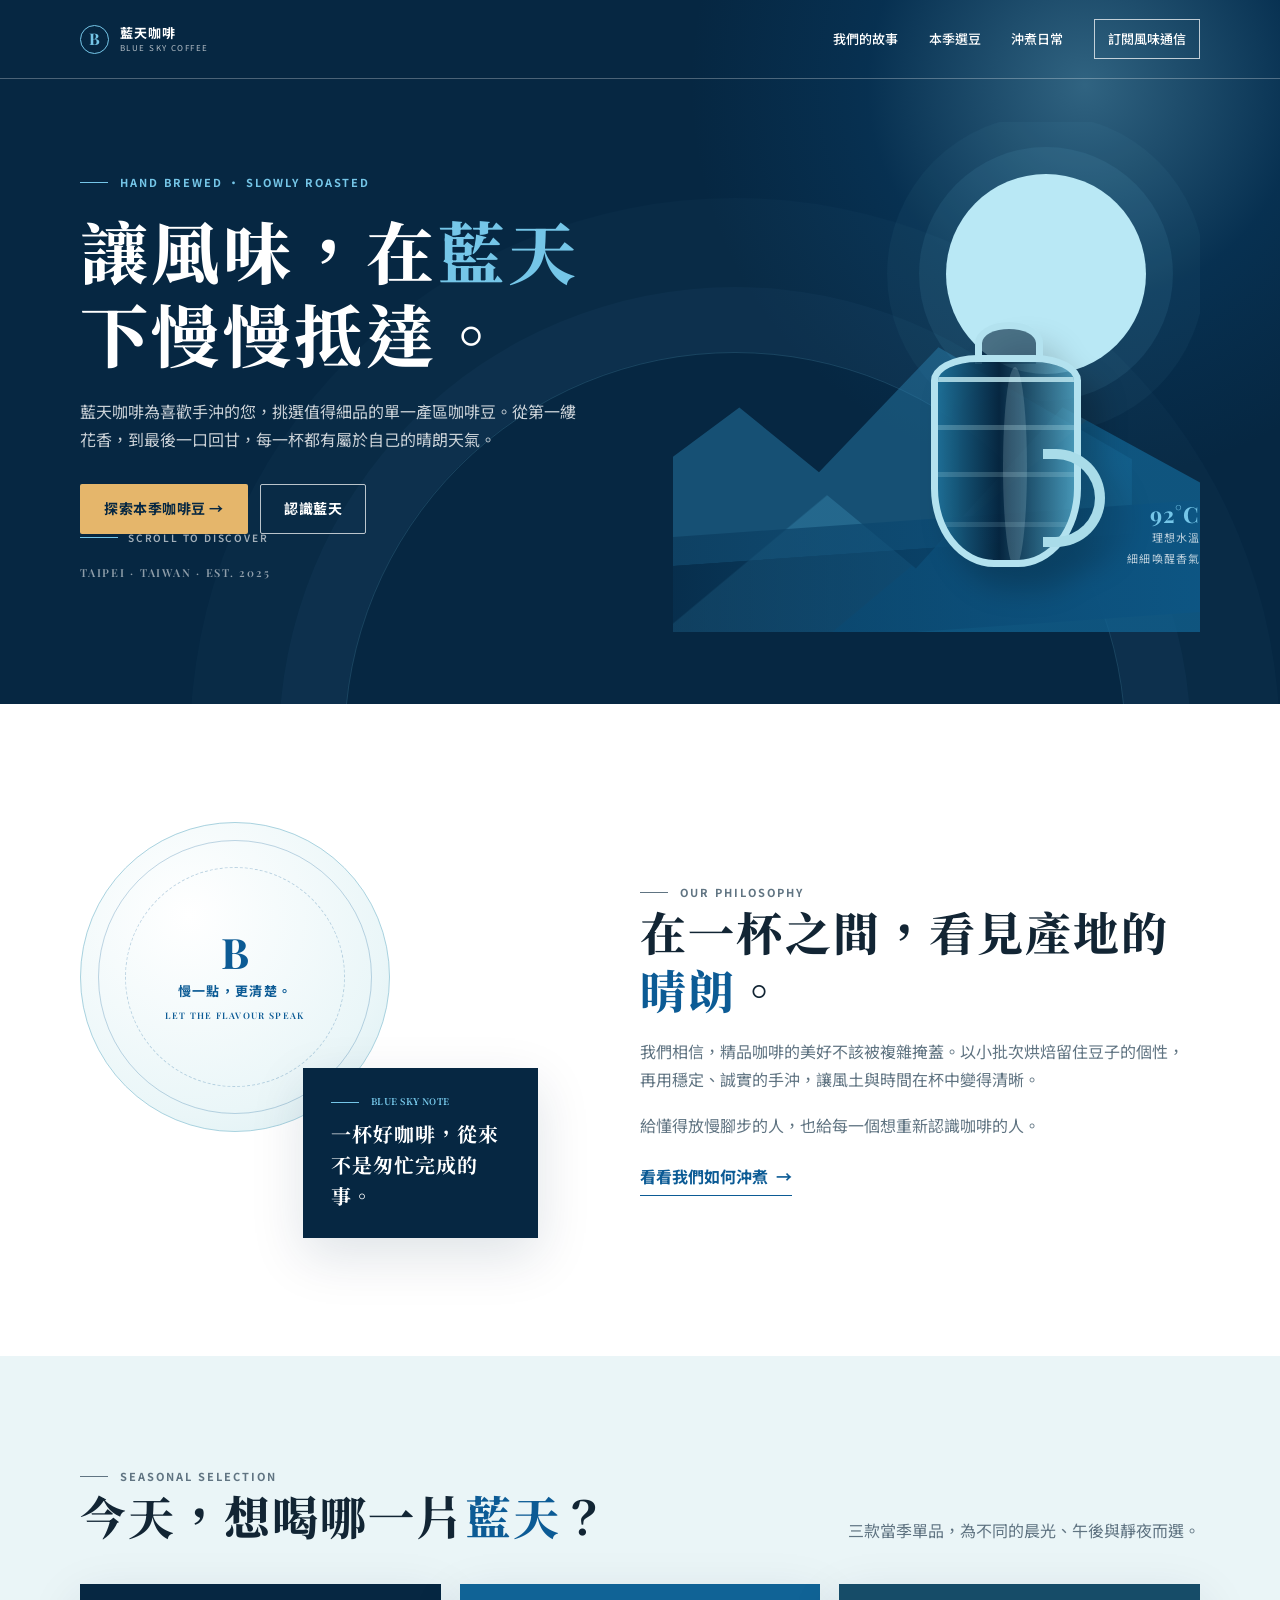
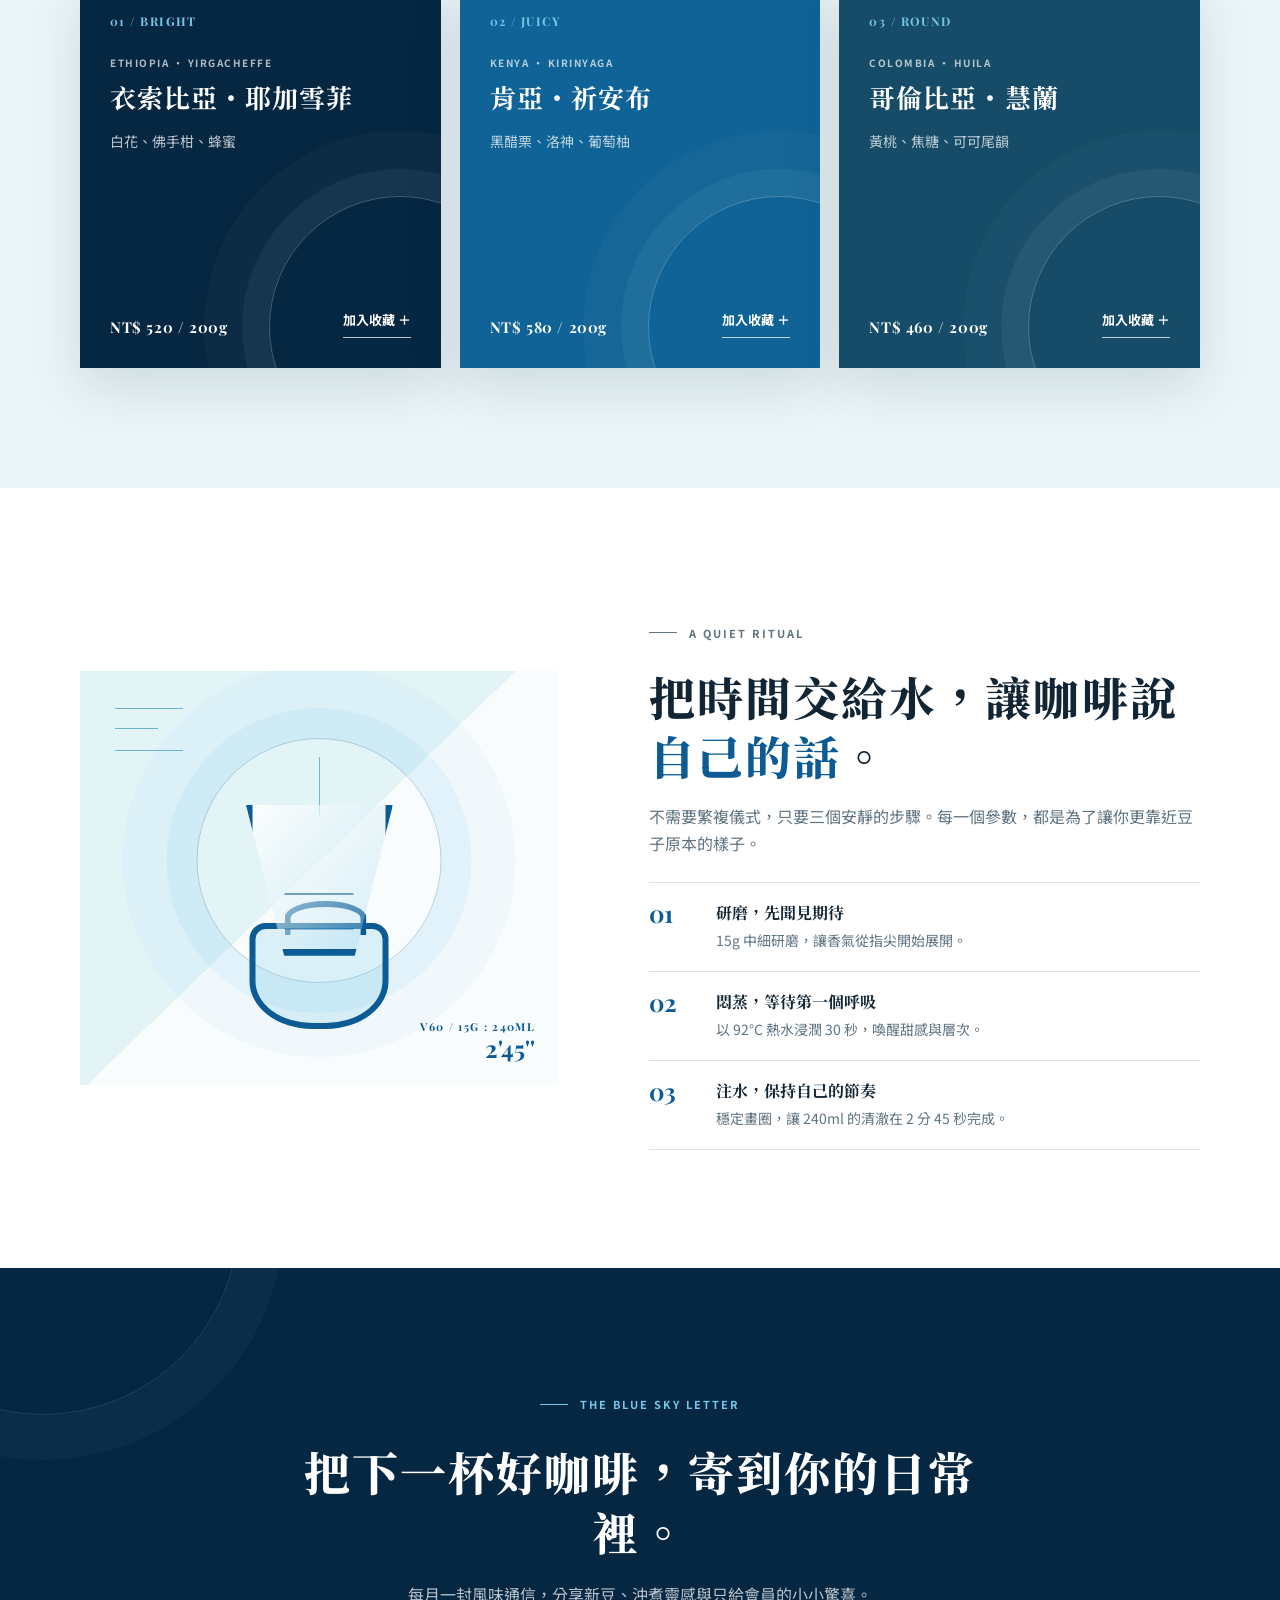
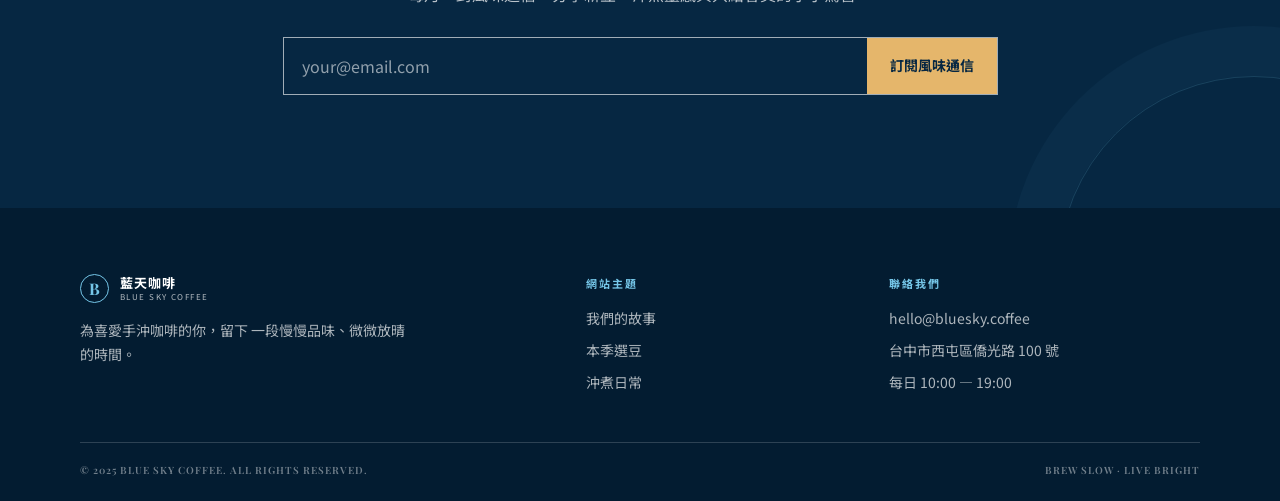
==== onepage/index.html @ 38e3b536 "Initial commit" ====
<!doctype html>
<html lang="zh-Hant">
<head>
  <meta charset="UTF-8">
  <meta name="viewport" content="width=device-width, initial-scale=1.0">
  <meta name="description" content="藍天咖啡，為手沖咖啡愛好者挑選當季精品咖啡豆，讓每一杯都清澈、明亮、值得細品。">
  <title>藍天咖啡｜讓風味，慢慢抵達</title>
  <link rel="preconnect" href="https://fonts.googleapis.com">
  <link rel="preconnect" href="https://fonts.gstatic.com" crossorigin>
  <link href="https://fonts.googleapis.com/css2?family=Noto+Sans+TC:wght@400;500;600;700&family=Noto+Serif+TC:wght@600;700;800;900&family=Playfair+Display:wght@600;700&display=swap" rel="stylesheet">
  <style>
    :root {
      --navy: #062742;
      --blue: #0c5b95;
      --sky: #75c6e8;
      --mist: #eaf5f7;
      --cream: #fbfaf6;
      --ink: #122534;
      --muted: #607482;
      --line: #d7e4e8;
      --sand: #e5b66b;
      --shadow: 0 18px 50px rgba(6, 39, 66, .13);
    }

    * { box-sizing: border-box; }
    html { scroll-behavior: smooth; }
    body {
      margin: 0;
      color: var(--ink);
      background: var(--cream);
      font: 16px/1.7 "Noto Sans TC", sans-serif;
      -webkit-font-smoothing: antialiased;
    }
    a { color: inherit; text-decoration: none; }
    button, input { font: inherit; }
    button { cursor: pointer; }
    .wrap { width: min(1120px, calc(100% - 48px)); margin: 0 auto; }
    .eyebrow {
      display: flex;
      align-items: center;
      gap: 12px;
      margin: 0 0 18px;
      color: var(--blue);
      font-size: 11px;
      font-weight: 700;
      letter-spacing: .18em;
    }
    .eyebrow::before { width: 28px; height: 1px; background: currentColor; content: ""; }
    .section-title {
      margin: 0;
      font: 800 clamp(30px, 4vw, 46px)/1.28 "Noto Serif TC", serif;
      letter-spacing: .045em;
    }
    .text-blue { color: var(--blue); }
    .button, .outline-link {
      display: inline-flex;
      min-height: 50px;
      align-items: center;
      justify-content: center;
      padding: 10px 23px;
      border: 1px solid transparent;
      border-radius: 2px;
      font-size: 14px;
      font-weight: 700;
      letter-spacing: .04em;
      transition: transform .25s ease, background-color .25s ease, color .25s ease, border-color .25s ease;
    }
    .button:hover, .outline-link:hover { transform: translateY(-2px); }
    .button--sand { color: var(--navy); background: var(--sand); }
    .button--sand:hover { background: #f1cb8b; }
    .button--dark { color: var(--navy); background: #fff; }
    .outline-link { border-color: rgba(255,255,255,.72); color: #fff; }
    .outline-link:hover { color: var(--navy); background: #fff; }
    :focus-visible { outline: 3px solid var(--sky); outline-offset: 4px; }

    /* Header & hero */
    .site-header { position: absolute; z-index: 20; top: 0; left: 0; width: 100%; border-bottom: 1px solid rgba(255,255,255,.28); }
    .nav { min-height: 78px; display: flex; align-items: center; justify-content: space-between; gap: 20px; }
    .brand { display: inline-flex; align-items: center; gap: 11px; color: #fff; }
    .brand-mark { width: 29px; height: 29px; display: grid; place-items: center; border: 1px solid var(--sky); border-radius: 50%; color: var(--sky); font: 700 16px/1 "Playfair Display", serif; }
    .brand-copy { display: grid; line-height: 1.05; }
    .brand-copy strong { font-size: 13px; letter-spacing: .08em; }
    .brand-copy small { margin-top: 4px; font-size: 8px; letter-spacing: .18em; opacity: .7; }
    .nav-links { display: flex; align-items: center; gap: clamp(16px, 2.4vw, 31px); }
    .nav-links a { position: relative; color: #fff; font-size: 13px; font-weight: 500; white-space: nowrap; }
    .nav-links a:not(.nav-cta)::after { position: absolute; right: 0; bottom: -5px; left: auto; width: 0; height: 1px; background: var(--sky); content: ""; transition: width .25s ease; }
    .nav-links a:not(.nav-cta):hover::after { right: auto; left: 0; width: 100%; }
    .nav-links .nav-cta { padding: 8px 13px; border: 1px solid rgba(255,255,255,.72); }
    .nav-links .nav-cta:hover { color: var(--navy); background: #fff; }
    .menu-toggle { display: none; width: 42px; height: 42px; border: 1px solid rgba(255,255,255,.7); color: #fff; background: transparent; font-size: 23px; line-height: 1; }

    .hero { position: relative; min-height: 704px; overflow: hidden; color: #fff; background: var(--navy); isolation: isolate; }
    .hero::before { position: absolute; z-index: -2; top: -320px; right: -210px; width: 810px; height: 810px; border-radius: 50%; background: radial-gradient(circle, rgba(117,198,232,.38), rgba(12,91,149,.18) 38%, transparent 69%); content: ""; }
    .hero::after { position: absolute; z-index: -1; right: 12%; bottom: -430px; width: 780px; height: 780px; border: 1px solid rgba(117,198,232,.18); border-radius: 50%; box-shadow: 0 0 0 65px rgba(117,198,232,.035), 0 0 0 154px rgba(117,198,232,.025); content: ""; }
    .hero-grid { min-height: 704px; display: grid; grid-template-columns: 1.02fr .98fr; gap: 45px; align-items: center; padding: 122px 0 72px; }
    .hero-copy { position: relative; z-index: 2; }
    .hero .eyebrow { color: var(--sky); }
    .hero h1 { max-width: 650px; margin: 0 0 23px; font: 800 clamp(42px, 5.5vw, 68px)/1.22 "Noto Serif TC", serif; letter-spacing: .05em; }
    .hero h1 span { color: var(--sky); }
    .hero-lede { max-width: 500px; margin: 0; color: rgba(255,255,255,.79); font-size: 16px; }
    .hero-actions { display: flex; flex-wrap: wrap; gap: 12px; margin-top: 31px; }
    .hero-note { margin: 31px 0 0; color: rgba(255,255,255,.55); font: 600 11px/1.5 "Playfair Display", serif; letter-spacing: .16em; }
    .scroll-cue { position: absolute; bottom: 35px; left: 0; display: flex; align-items: center; gap: 10px; color: rgba(255,255,255,.63); font-size: 10px; font-weight: 600; letter-spacing: .18em; }
    .scroll-cue::before { width: 38px; height: 1px; background: var(--sky); content: ""; }

    .hero-art { position: relative; align-self: stretch; min-height: 470px; overflow: hidden; }
    .hero-art .sun { position: absolute; top: 52px; right: 54px; width: clamp(138px, 18vw, 200px); aspect-ratio: 1; border-radius: 50%; background: #b9e8f5; box-shadow: 0 0 0 27px rgba(117,198,232,.09), 0 0 0 59px rgba(117,198,232,.045); }
    .mountain { position: absolute; right: -11%; bottom: 6px; width: 116%; height: 260px; transform: skewY(-9deg); transform-origin: right bottom; background: linear-gradient(146deg, transparent 0 27%, rgba(61,145,184,.36) 27.3% 48%, rgba(17,97,143,.77) 48.3%); clip-path: polygon(0 62%, 28% 20%, 44% 57%, 68% 4%, 100% 57%, 100% 100%, 0 100%); }
    .mountain--back { right: 13%; bottom: 98px; width: 108%; height: 220px; opacity: .46; transform: skewY(-4deg); background: #2a81ae; clip-path: polygon(0 84%, 31% 30%, 45% 62%, 66% 9%, 100% 66%, 100% 100%, 0 100%); }
    .horizon { position: absolute; right: -4%; bottom: 0; width: 116%; height: 112px; background: linear-gradient(90deg, rgba(7,45,75,.5), #0d5684); transform: skewY(-4deg); }
    .coffee-vessel { position: absolute; z-index: 4; right: 18%; bottom: 36px; width: 192px; height: 274px; filter: drop-shadow(18px 22px 14px rgba(0,0,0,.22)); }
    .vessel-neck { position: absolute; top: 0; left: 62px; width: 68px; height: 42px; border: 7px solid #b3e2ef; border-bottom: 0; border-radius: 50% 50% 0 0; background: rgba(6,39,66,.62); }
    .vessel-body { position: absolute; top: 33px; left: 18px; width: 150px; height: 212px; border: 7px solid #b3e2ef; border-radius: 31% 31% 42% 42% / 12% 12% 37% 37%; background: linear-gradient(90deg, rgba(30,112,151,.9), rgba(5,35,60,.9) 45%, rgba(83,167,198,.8)); overflow: hidden; }
    .vessel-body::before { position: absolute; top: 15px; left: 0; width: 100%; height: 5px; background: rgba(197,237,244,.8); box-shadow: 0 48px rgba(197,237,244,.25), 0 95px rgba(197,237,244,.18), 0 145px rgba(197,237,244,.13); content: ""; }
    .vessel-body::after { position: absolute; top: 5px; left: 48%; width: 24px; height: 200px; border-radius: 50%; background: rgba(218,247,251,.17); content: ""; }
    .vessel-handle { position: absolute; right: 0; bottom: 49px; width: 62px; height: 98px; border: 10px solid #a9dce9; border-left: 0; border-radius: 0 53px 53px 0; }
    .art-label { position: absolute; z-index: 5; right: 0; bottom: 64px; display: grid; gap: 3px; color: rgba(255,255,255,.73); font-size: 11px; letter-spacing: .1em; text-align: right; }
    .art-label strong { color: var(--sky); font: 700 22px/1 "Playfair Display", serif; }

    /* Story */
    .story { padding: 118px 0; background: #fff; }
    .story-grid { display: grid; grid-template-columns: .9fr 1.1fr; gap: clamp(45px, 8vw, 105px); align-items: center; }
    .story-visual { position: relative; min-height: 416px; }
    .seal { position: absolute; top: 0; left: 0; width: 310px; height: 310px; display: grid; place-items: center; border: 1px solid #a8d2df; border-radius: 50%; color: var(--blue); background: radial-gradient(circle at 35% 30%, #fff 0, #eaf6f8 68%, #d9edf1 100%); }
    .seal::before, .seal::after { position: absolute; border: 1px solid rgba(12,91,149,.25); border-radius: 50%; content: ""; }
    .seal::before { inset: 17px; }
    .seal::after { inset: 44px; border-style: dashed; }
    .seal-inner { position: relative; z-index: 1; display: grid; gap: 7px; text-align: center; }
    .seal-inner b { font: 700 42px/1 "Playfair Display", serif; }
    .seal-inner span { font-size: 13px; font-weight: 700; letter-spacing: .1em; }
    .seal-inner small { font: 600 9px/1.5 "Playfair Display", serif; letter-spacing: .15em; }
    .blue-note { position: absolute; right: 0; bottom: 0; width: 235px; padding: 27px 28px; color: #fff; background: var(--navy); box-shadow: var(--shadow); }
    .blue-note .eyebrow { margin-bottom: 9px; color: var(--sky); font-size: 9px; }
    .blue-note p { margin: 0; font: 700 20px/1.55 "Noto Serif TC", serif; letter-spacing: .05em; }
    .story-copy p { margin: 19px 0 0; color: var(--muted); }
    .inline-link { display: inline-flex; align-items: center; gap: 8px; margin-top: 24px; padding-bottom: 5px; border-bottom: 1px solid var(--blue); color: var(--blue); font-weight: 700; }
    .inline-link:hover { color: var(--navy); }

    /* Coffee collection */
    .coffee { padding: 111px 0 120px; background: var(--mist); }
    .section-heading { display: flex; align-items: end; justify-content: space-between; gap: 40px; margin-bottom: 39px; }
    .section-heading p { max-width: 370px; margin: 0; color: var(--muted); }
    .coffee-grid { display: grid; grid-template-columns: repeat(3, 1fr); gap: 19px; }
    .coffee-card { position: relative; min-height: 384px; display: flex; flex-direction: column; overflow: hidden; padding: 30px; color: #fff; background: var(--navy); box-shadow: var(--shadow); }
    .coffee-card:nth-child(2) { background: #106396; }
    .coffee-card:nth-child(3) { background: #164c68; }
    .coffee-card::after { position: absolute; right: -90px; bottom: -90px; width: 260px; height: 260px; border: 1px solid rgba(255,255,255,.24); border-radius: 50%; box-shadow: 0 0 0 27px rgba(255,255,255,.045), 0 0 0 65px rgba(255,255,255,.025); content: ""; }
    .card-top, .coffee-card h3, .flavour, .card-footer { position: relative; z-index: 1; }
    .card-top { color: var(--sky); font: 700 12px/1.3 "Playfair Display", serif; letter-spacing: .12em; }
    .origin { margin: 25px 0 8px; color: rgba(255,255,255,.69); font-size: 10px; font-weight: 700; letter-spacing: .15em; }
    .coffee-card h3 { margin: 0; font: 700 26px/1.38 "Noto Serif TC", serif; letter-spacing: .04em; }
    .flavour { margin: 15px 0 0; color: rgba(255,255,255,.73); font-size: 14px; }
    .card-footer { display: flex; align-items: end; justify-content: space-between; gap: 14px; margin-top: auto; }
    .price { font: 700 15px/1.3 "Playfair Display", serif; letter-spacing: .04em; }
    .save-coffee { padding: 0 0 5px; border: 0; border-bottom: 1px solid rgba(255,255,255,.72); color: #fff; background: transparent; font-size: 13px; font-weight: 700; white-space: nowrap; transition: color .2s, border-color .2s; }
    .save-coffee:hover { border-color: var(--sand); color: var(--sand); }

    /* Brew */
    .brew { padding: 118px 0; background: #fff; }
    .brew-grid { display: grid; grid-template-columns: .93fr 1.07fr; gap: clamp(42px, 8vw, 90px); align-items: center; }
    .brew-art { position: relative; height: 414px; overflow: hidden; background: linear-gradient(136deg, #e3f4f7 0 48%, #f8fcfc 48% 100%); }
    .brew-art::before { position: absolute; top: 37px; left: 35px; width: 68px; height: 41px; border-top: 1px solid #6cb4ce; border-bottom: 1px solid #6cb4ce; content: ""; }
    .brew-art::after { position: absolute; top: 57px; left: 35px; width: 43px; border-top: 1px solid #6cb4ce; content: ""; }
    .water-rings { position: absolute; top: 67px; left: 50%; width: 245px; height: 245px; border: 1px solid rgba(12,91,149,.27); border-radius: 50%; transform: translateX(-50%); box-shadow: 0 0 0 30px rgba(117,198,232,.12), 0 0 0 74px rgba(117,198,232,.065); }
    .water-rings::before { position: absolute; top: 18px; left: 50%; width: 1px; height: 58px; background: #6bb8d1; content: ""; transform: translateX(-50%); }
    .dripper { position: absolute; z-index: 2; top: 134px; left: 50%; width: 147px; height: 151px; border: 7px solid var(--blue); border-top: 0; background: linear-gradient(130deg, rgba(255,255,255,.85), rgba(117,198,232,.25)); clip-path: polygon(0 0, 100% 0, 74% 100%, 26% 100%); transform: translateX(-50%); }
    .dripper::after { position: absolute; right: 32px; bottom: 19px; left: 32px; height: 33px; border-top: 2px solid rgba(12,91,149,.55); border-bottom: 2px solid rgba(12,91,149,.35); content: ""; }
    .carafe { position: absolute; z-index: 1; bottom: 56px; left: 50%; width: 139px; height: 106px; border: 6px solid var(--blue); border-radius: 16px 16px 45% 45%; background: rgba(117,198,232,.23); transform: translateX(-50%); }
    .carafe::before { position: absolute; top: -28px; left: 29px; width: 70px; height: 28px; border: 6px solid var(--blue); border-bottom: 0; border-radius: 50% 50% 0 0; content: ""; }
    .brew-caption { position: absolute; right: 24px; bottom: 19px; color: var(--blue); text-align: right; }
    .brew-caption span { display: block; font: 700 11px/1.5 "Playfair Display", serif; letter-spacing: .12em; }
    .brew-caption strong { font: 700 24px/1.1 "Playfair Display", serif; }
    .brew-copy > p { margin: 18px 0 25px; color: var(--muted); }
    .brew-steps { border-top: 1px solid var(--line); }
    .brew-step { display: grid; grid-template-columns: 52px 1fr; gap: 15px; padding: 18px 0; border-bottom: 1px solid var(--line); }
    .step-number { color: var(--blue); font: 700 24px/1 "Playfair Display", serif; }
    .brew-step h3 { margin: 0; font: 700 16px/1.5 "Noto Serif TC", serif; }
    .brew-step p { margin: 4px 0 0; color: var(--muted); font-size: 14px; }

    /* Subscribe and footer */
    .visit { position: relative; overflow: hidden; padding: 108px 0 113px; color: #fff; text-align: center; background: var(--navy); }
    .visit::before, .visit::after { position: absolute; width: 390px; height: 390px; border: 1px solid rgba(117,198,232,.17); border-radius: 50%; content: ""; }
    .visit::before { top: -245px; left: -153px; box-shadow: 0 0 0 45px rgba(117,198,232,.035); }
    .visit::after { right: -170px; bottom: -260px; box-shadow: 0 0 0 50px rgba(117,198,232,.035); }
    .visit .wrap { position: relative; z-index: 1; max-width: 715px; }
    .visit .eyebrow { justify-content: center; color: var(--sky); }
    .visit h2 { margin: 0; font: 800 clamp(30px, 4vw, 46px)/1.3 "Noto Serif TC", serif; letter-spacing: .045em; }
    .visit p { max-width: 510px; margin: 19px auto 29px; color: rgba(255,255,255,.72); }
    .subscribe-form { display: flex; min-height: 58px; border: 1px solid rgba(255,255,255,.62); }
    .subscribe-form input { min-width: 0; flex: 1; padding: 0 18px; border: 0; color: #fff; outline: none; background: transparent; }
    .subscribe-form input::placeholder { color: rgba(255,255,255,.56); }
    .subscribe-form button { padding: 0 23px; border: 0; color: var(--navy); background: var(--sand); font-size: 14px; font-weight: 700; white-space: nowrap; transition: background .2s; }
    .subscribe-form button:hover { background: #f1cb8b; }
    .site-footer { padding: 66px 0 23px; color: rgba(255,255,255,.68); background: #031c31; }
    .footer-grid { display: grid; grid-template-columns: 1.45fr .8fr 1fr; gap: 55px; padding-bottom: 48px; }
    .footer-brand .brand { margin-bottom: 16px; }
    .footer-brand p { max-width: 330px; margin: 0; font-size: 14px; }
    .footer-title { margin: 0 0 14px; color: var(--sky); font-size: 11px; font-weight: 700; letter-spacing: .18em; }
    .footer-links { display: grid; gap: 8px; font-size: 14px; }
    .footer-links a:hover { color: var(--sky); }
    .footer-links address { font-style: normal; }
    .footer-bottom { display: flex; justify-content: space-between; gap: 20px; padding-top: 20px; border-top: 1px solid rgba(255,255,255,.17); color: rgba(255,255,255,.44); font: 600 10px/1.5 "Playfair Display", serif; letter-spacing: .1em; }

    .toast { position: fixed; z-index: 50; right: 22px; bottom: 22px; max-width: min(370px, calc(100vw - 44px)); padding: 14px 18px; border-left: 3px solid var(--sand); color: #fff; background: var(--navy); box-shadow: var(--shadow); font-size: 14px; opacity: 0; pointer-events: none; transform: translateY(12px); transition: opacity .25s ease, transform .25s ease; }
    .toast.show { opacity: 1; transform: translateY(0); }
    .reveal { opacity: 0; transform: translateY(18px); transition: opacity .65s ease, transform .65s ease; }
    .reveal.visible { opacity: 1; transform: translateY(0); }

    @media (max-width: 820px) {
      .menu-toggle { display: grid; place-items: center; }
      .nav { position: relative; }
      .nav-links { position: absolute; top: 78px; right: -24px; left: -24px; max-height: 0; display: grid; gap: 0; overflow: hidden; background: #05233c; transition: max-height .35s ease; }
      .nav-links.open { max-height: 300px; border-top: 1px solid rgba(255,255,255,.16); }
      .nav-links a { display: block; padding: 13px 24px; }
      .nav-links .nav-cta { margin: 5px 24px 15px; padding: 10px 13px; text-align: center; }
      .hero { min-height: 710px; }
      .hero-grid { min-height: 710px; grid-template-columns: 1fr; gap: 0; padding: 118px 0 43px; }
      .hero-art { min-height: 276px; margin-top: -9px; }
      .hero-art .sun { top: 19px; right: 20%; width: 130px; }
      .mountain { height: 180px; }
      .mountain--back { bottom: 69px; height: 150px; }
      .coffee-vessel { right: 17%; bottom: -12px; transform: scale(.72); transform-origin: bottom right; }
      .art-label { display: none; }
      .scroll-cue { display: none; }
      .story-grid, .brew-grid { grid-template-columns: 1fr; }
      .story-visual { max-width: 525px; width: 100%; min-height: 400px; }
      .coffee-grid { grid-template-columns: repeat(2, 1fr); }
      .coffee-card:nth-child(3) { grid-column: span 2; }
      .footer-grid { grid-template-columns: 1fr 1fr; }
      .footer-brand { grid-column: 1 / -1; }
    }
    @media (max-width: 560px) {
      .wrap { width: calc(100% - 34px); }
      .nav-links { right: -17px; left: -17px; }
      .hero { min-height: 680px; }
      .hero-grid { min-height: 680px; padding-top: 106px; }
      .hero h1 { font-size: 40px; }
      .hero-lede { font-size: 14px; }
      .hero-actions { gap: 9px; margin-top: 24px; }
      .hero-actions .button, .hero-actions .outline-link { min-height: 46px; padding: 8px 15px; font-size: 13px; }
      .hero-note { margin-top: 21px; }
      .hero-art { min-height: 219px; }
      .hero-art .sun { width: 92px; }
      .coffee-vessel { right: 5%; bottom: -48px; transform: scale(.57); }
      .story, .coffee, .brew { padding: 76px 0; }
      .seal { width: 245px; height: 245px; }
      .seal-inner b { font-size: 35px; }
      .story-visual { min-height: 347px; }
      .blue-note { width: 185px; padding: 20px; }
      .blue-note p { font-size: 16px; }
      .section-heading { display: block; margin-bottom: 28px; }
      .section-heading p { margin-top: 14px; font-size: 14px; }
      .coffee-grid { grid-template-columns: 1fr; }
      .coffee-card, .coffee-card:nth-child(3) { min-height: 330px; grid-column: auto; }
      .coffee-card { padding: 25px; }
      .brew-art { height: 310px; }
      .water-rings { top: 45px; width: 178px; height: 178px; box-shadow: 0 0 0 23px rgba(117,198,232,.12), 0 0 0 53px rgba(117,198,232,.065); }
      .dripper { top: 95px; transform: translateX(-50%) scale(.75); }
      .carafe { bottom: 37px; transform: translateX(-50%) scale(.75); }
      .visit { padding: 76px 0; }
      .subscribe-form { display: grid; gap: 0; border: 0; }
      .subscribe-form input { min-height: 54px; border: 1px solid rgba(255,255,255,.62); }
      .subscribe-form button { min-height: 54px; margin-top: 10px; }
      .footer-grid { grid-template-columns: 1fr; gap: 33px; }
      .footer-brand { grid-column: auto; }
      .footer-bottom { display: grid; gap: 8px; }
    }
    @media (prefers-reduced-motion: reduce) {
      html { scroll-behavior: auto; }
      *, *::before, *::after { transition-duration: .01ms !important; animation-duration: .01ms !important; animation-iteration-count: 1 !important; }
      .reveal { opacity: 1; transform: none; }
    }
  </style>
</head>
<body>
  <header class="site-header" id="top">
    <nav class="nav wrap" aria-label="主要導覽">
      <a class="brand" href="#top" aria-label="回到藍天咖啡首頁">
        <span class="brand-mark" aria-hidden="true">B</span>
        <span class="brand-copy"><strong>藍天咖啡</strong><small>BLUE SKY COFFEE</small></span>
      </a>
      <button class="menu-toggle" type="button" aria-controls="navLinks" aria-expanded="false" aria-label="開啟導覽選單">☰</button>
      <div class="nav-links" id="navLinks">
        <a href="#story">我們的故事</a>
        <a href="#coffee">本季選豆</a>
        <a href="#brew">沖煮日常</a>
        <a class="nav-cta" href="#visit">訂閱風味通信</a>
      </div>
    </nav>
  </header>

  <main>
    <section class="hero" aria-labelledby="heroTitle">
      <div class="wrap hero-grid">
        <div class="hero-copy">
          <p class="eyebrow">HAND BREWED · SLOWLY ROASTED</p>
          <h1 id="heroTitle">讓風味，在<span>藍天</span>下慢慢抵達。</h1>
          <p class="hero-lede">藍天咖啡為喜歡手沖的您，挑選值得細品的單一產區咖啡豆。從第一縷花香，到最後一口回甘，每一杯都有屬於自己的晴朗天氣。</p>
          <div class="hero-actions">
            <a class="button button--sand" href="#coffee">探索本季咖啡豆 →</a>
            <a class="outline-link" href="#story">認識藍天</a>
          </div>
          <p class="hero-note">TAIPEI · TAIWAN · EST. 2025</p>
          <span class="scroll-cue">SCROLL TO DISCOVER</span>
        </div>
        <div class="hero-art" aria-hidden="true">
          <div class="sun"></div>
          <div class="mountain mountain--back"></div>
          <div class="mountain"></div>
          <div class="horizon"></div>
          <div class="coffee-vessel"><div class="vessel-neck"></div><div class="vessel-body"></div><div class="vessel-handle"></div></div>
          <div class="art-label"><strong>92°C</strong><span>理想水溫</span><span>細細喚醒香氣</span></div>
        </div>
      </div>
    </section>

    <section class="story" id="story" aria-labelledby="storyTitle">
      <div class="wrap story-grid">
        <div class="story-visual reveal" aria-hidden="true">
          <div class="seal"><div class="seal-inner"><b>B</b><span>慢一點，更清楚。</span><small>LET THE FLAVOUR SPEAK</small></div></div>
          <aside class="blue-note"><p class="eyebrow">BLUE SKY NOTE</p><p>一杯好咖啡，從來不是匆忙完成的事。</p></aside>
        </div>
        <div class="story-copy reveal">
          <p class="eyebrow">OUR PHILOSOPHY</p>
          <h2 class="section-title" id="storyTitle">在一杯之間，看見產地的<span class="text-blue">晴朗</span>。</h2>
          <p>我們相信，精品咖啡的美好不該被複雜掩蓋。以小批次烘焙留住豆子的個性，再用穩定、誠實的手沖，讓風土與時間在杯中變得清晰。</p>
          <p>給懂得放慢腳步的人，也給每一個想重新認識咖啡的人。</p>
          <a class="inline-link" href="#brew">看看我們如何沖煮 <span aria-hidden="true">→</span></a>
        </div>
      </div>
    </section>

    <section class="coffee" id="coffee" aria-labelledby="coffeeTitle">
      <div class="wrap">
        <div class="section-heading reveal">
          <div><p class="eyebrow">SEASONAL SELECTION</p><h2 class="section-title" id="coffeeTitle">今天，想喝哪一片<span class="text-blue">藍天</span>？</h2></div>
          <p>三款當季單品，為不同的晨光、午後與靜夜而選。</p>
        </div>
        <div class="coffee-grid">
          <article class="coffee-card reveal">
            <div class="card-top">01 / BRIGHT</div><p class="origin">ETHIOPIA · YIRGACHEFFE</p><h3>衣索比亞・耶加雪菲</h3><p class="flavour">白花、佛手柑、蜂蜜</p>
            <div class="card-footer"><span class="price">NT$ 520 / 200g</span><button class="save-coffee" type="button" data-coffee="衣索比亞・耶加雪菲">加入收藏 ＋</button></div>
          </article>
          <article class="coffee-card reveal">
            <div class="card-top">02 / JUICY</div><p class="origin">KENYA · KIRINYAGA</p><h3>肯亞・祈安布</h3><p class="flavour">黑醋栗、洛神、葡萄柚</p>
            <div class="card-footer"><span class="price">NT$ 580 / 200g</span><button class="save-coffee" type="button" data-coffee="肯亞・祈安布">加入收藏 ＋</button></div>
          </article>
          <article class="coffee-card reveal">
            <div class="card-top">03 / ROUND</div><p class="origin">COLOMBIA · HUILA</p><h3>哥倫比亞・慧蘭</h3><p class="flavour">黃桃、焦糖、可可尾韻</p>
            <div class="card-footer"><span class="price">NT$ 460 / 200g</span><button class="save-coffee" type="button" data-coffee="哥倫比亞・慧蘭">加入收藏 ＋</button></div>
          </article>
        </div>
      </div>
    </section>

    <section class="brew" id="brew" aria-labelledby="brewTitle">
      <div class="wrap brew-grid">
        <div class="brew-art reveal" aria-hidden="true"><div class="water-rings"></div><div class="dripper"></div><div class="carafe"></div><div class="brew-caption"><span>V60 / 15G : 240ML</span><strong>2'45''</strong></div></div>
        <div class="brew-copy reveal">
          <p class="eyebrow">A QUIET RITUAL</p>
          <h2 class="section-title" id="brewTitle">把時間交給水，讓咖啡說<span class="text-blue">自己的話</span>。</h2>
          <p>不需要繁複儀式，只要三個安靜的步驟。每一個參數，都是為了讓你更靠近豆子原本的樣子。</p>
          <div class="brew-steps">
            <div class="brew-step"><span class="step-number">01</span><div><h3>研磨，先聞見期待</h3><p>15g 中細研磨，讓香氣從指尖開始展開。</p></div></div>
            <div class="brew-step"><span class="step-number">02</span><div><h3>悶蒸，等待第一個呼吸</h3><p>以 92°C 熱水浸潤 30 秒，喚醒甜感與層次。</p></div></div>
            <div class="brew-step"><span class="step-number">03</span><div><h3>注水，保持自己的節奏</h3><p>穩定畫圈，讓 240ml 的清澈在 2 分 45 秒完成。</p></div></div>
          </div>
        </div>
      </div>
    </section>

    <section class="visit" id="visit" aria-labelledby="visitTitle">
      <div class="wrap reveal">
        <p class="eyebrow">THE BLUE SKY LETTER</p>
        <h2 id="visitTitle">把下一杯好咖啡，寄到你的日常裡。</h2>
        <p>每月一封風味通信，分享新豆、沖煮靈感與只給會員的小小驚喜。</p>
        <form class="subscribe-form" id="subscribeForm">
          <input type="email" aria-label="電子郵件地址" placeholder="your@email.com" required>
          <button type="submit">訂閱風味通信</button>
        </form>
      </div>
    </section>
  </main>

  <footer class="site-footer">
    <div class="wrap footer-grid">
      <div class="footer-brand"><a class="brand" href="#top" aria-label="回到藍天咖啡首頁"><span class="brand-mark" aria-hidden="true">B</span><span class="brand-copy"><strong>藍天咖啡</strong><small>BLUE SKY COFFEE</small></span></a><p>為喜愛手沖咖啡的你，留下 一段慢慢品味、微微放晴的時間。</p></div>
      <div><p class="footer-title">網站主題</p><div class="footer-links"><a href="#story">我們的故事</a><a href="#coffee">本季選豆</a><a href="#brew">沖煮日常</a></div></div>
      <div><p class="footer-title">聯絡我們</p><div class="footer-links"><a href="mailto:hello@bluesky.coffee">hello@bluesky.coffee</a><address>台中市西屯區僑光路 100 號</address><span>每日 10:00 — 19:00</span></div></div>
    </div>
    <div class="wrap footer-bottom"><span>© 2025 BLUE SKY COFFEE. ALL RIGHTS RESERVED.</span><span>BREW SLOW · LIVE BRIGHT</span></div>
  </footer>
  <div class="toast" role="status" aria-live="polite"></div>

  <script>
    (() => {
      const menuButton = document.querySelector('.menu-toggle');
      const navLinks = document.querySelector('.nav-links');
      const toast = document.querySelector('.toast');
      let toastTimer;

      const closeMenu = () => {
        navLinks.classList.remove('open');
        menuButton.setAttribute('aria-expanded', 'false');
        menuButton.setAttribute('aria-label', '開啟導覽選單');
        menuButton.textContent = '☰';
      };
      menuButton.addEventListener('click', () => {
        const opening = !navLinks.classList.contains('open');
        navLinks.classList.toggle('open', opening);
        menuButton.setAttribute('aria-expanded', String(opening));
        menuButton.setAttribute('aria-label', opening ? '關閉導覽選單' : '開啟導覽選單');
        menuButton.textContent = opening ? '×' : '☰';
      });
      navLinks.querySelectorAll('a').forEach(link => link.addEventListener('click', closeMenu));

      const showToast = message => {
        clearTimeout(toastTimer);
        toast.textContent = message;
        toast.classList.add('show');
        toastTimer = setTimeout(() => toast.classList.remove('show'), 2600);
      };
      document.querySelectorAll('[data-coffee]').forEach(button => {
        button.addEventListener('click', () => showToast(`已將「${button.dataset.coffee}」加入你的收藏。`));
      });
      document.querySelector('#subscribeForm').addEventListener('submit', event => {
        event.preventDefault();
        event.currentTarget.reset();
        showToast('謝謝訂閱，下一封晴朗的風味通信即將寄出。');
      });

      const revealItems = document.querySelectorAll('.reveal');
      const reducedMotion = window.matchMedia('(prefers-reduced-motion: reduce)').matches;
      if (!('IntersectionObserver' in window) || reducedMotion) {
        revealItems.forEach(item => item.classList.add('visible'));
      } else {
        const observer = new IntersectionObserver(entries => {
          entries.forEach(entry => {
            if (entry.isIntersecting) {
              entry.target.classList.add('visible');
              observer.unobserve(entry.target);
            }
          });
        }, { threshold: .12 });
        revealItems.forEach(item => observer.observe(item));
      }
    })();
  </script>
</body>
</html>
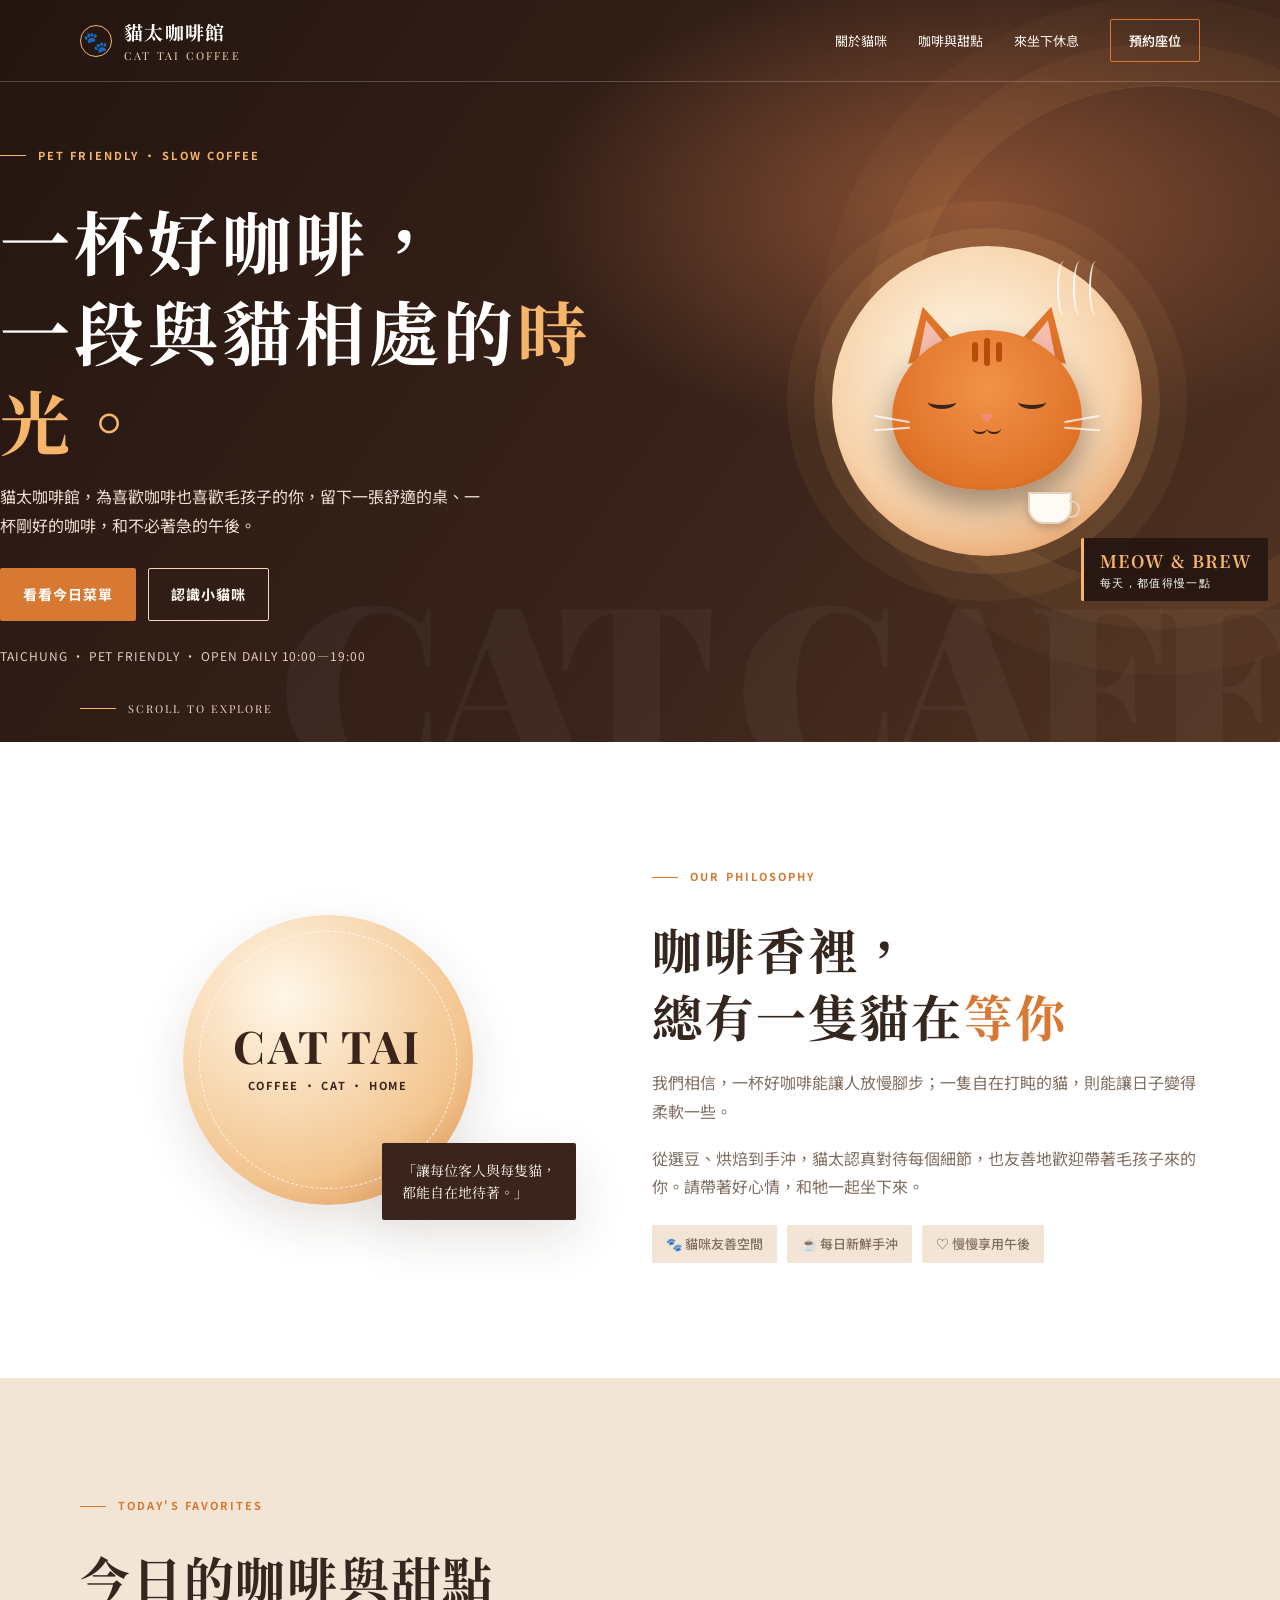
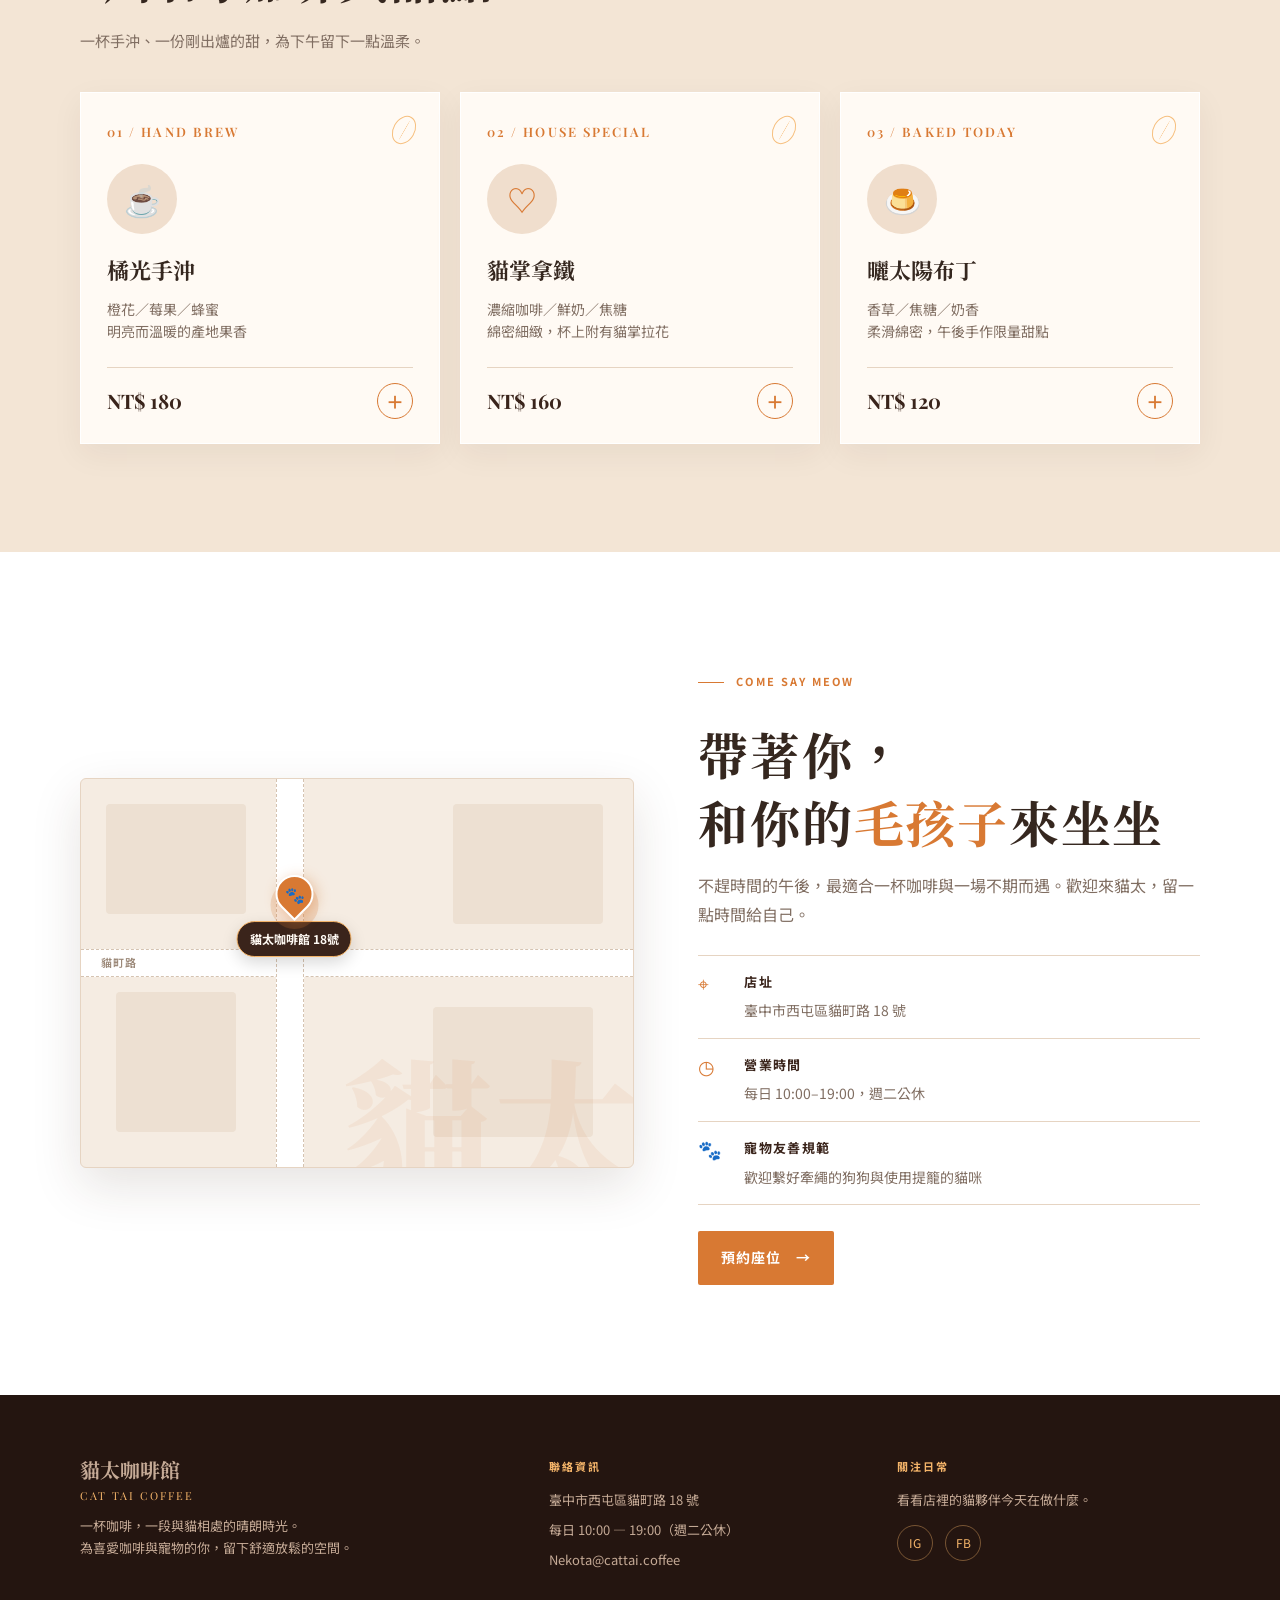
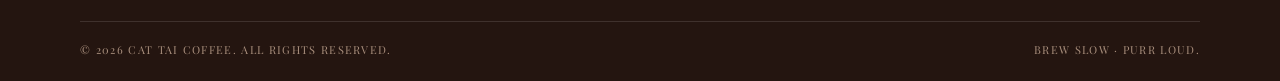
==== commit 5bd32565: "Implement code changes to enhance functionality and improve performance" ====
--- a/onepage/index.html
+++ b/onepage/index.html
@@ -2,449 +2,1751 @@
 <html lang="zh-Hant">
 <head>
   <meta charset="UTF-8">
-  <meta name="viewport" content="width=device-width, initial-scale=1.0">
-  <meta name="description" content="藍天咖啡，為手沖咖啡愛好者挑選當季精品咖啡豆，讓每一杯都清澈、明亮、值得細品。">
-  <title>藍天咖啡｜讓風味，慢慢抵達</title>
+  <meta name="viewport" content="width=device-width, initial-scale=1">
+  <title>貓太咖啡館｜咖啡、貓咪與慢下來的午後</title>
+  <meta name="description" content="貓太咖啡館，為貓咪與咖啡愛好者打造的溫暖寵物友善空間。">
   <link rel="preconnect" href="https://fonts.googleapis.com">
   <link rel="preconnect" href="https://fonts.gstatic.com" crossorigin>
-  <link href="https://fonts.googleapis.com/css2?family=Noto+Sans+TC:wght@400;500;600;700&family=Noto+Serif+TC:wght@600;700;800;900&family=Playfair+Display:wght@600;700&display=swap" rel="stylesheet">
+  <link href="https://fonts.googleapis.com/css2?family=Noto+Sans+TC:wght@400;500;600;700&family=Noto+Serif+TC:wght@500;600;700;800;900&family=Playfair+Display:wght@500;600;700;900&display=swap" rel="stylesheet">
   <style>
     :root {
-      --navy: #062742;
-      --blue: #0c5b95;
-      --sky: #75c6e8;
-      --mist: #eaf5f7;
-      --cream: #fbfaf6;
-      --ink: #122534;
-      --muted: #607482;
-      --line: #d7e4e8;
-      --sand: #e5b66b;
-      --shadow: 0 18px 50px rgba(6, 39, 66, .13);
-    }
-
-    * { box-sizing: border-box; }
-    html { scroll-behavior: smooth; }
+      --coffee: #3a241b;
+      --footer: #241510;
+      --orange: #d87933;
+      --peach: #f5b56a;
+      --cream: #fffaf4;
+      --sand: #f3e5d5;
+      --ink: #35271f;
+      --muted: #806e62;
+      --line: #e6d4c2;
+      --shadow: 0 18px 50px rgba(58, 36, 27, 0.13);
+    }
+
+    * {
+      box-sizing: border-box;
+      margin: 0;
+      padding: 0;
+    }
+
+    html {
+      scroll-behavior: smooth;
+    }
+
     body {
       margin: 0;
+      background: var(--cream);
       color: var(--ink);
+      font: 16px/1.8 "Noto Sans TC", sans-serif;
+      -webkit-font-smoothing: antialiased;
+    }
+
+    a {
+      color: inherit;
+      text-decoration: none;
+    }
+
+    button, input {
+      font: inherit;
+    }
+
+    button, a {
+      -webkit-tap-highlight-color: transparent;
+    }
+
+    section {
+      scroll-margin-top: 70px;
+    }
+
+    .wrap {
+      width: min(1120px, calc(100% - 48px));
+      margin-inline: auto;
+    }
+
+    h1, h2, h3, .serif {
+      font-family: "Noto Serif TC", serif;
+    }
+
+    a:focus-visible,
+    button:focus-visible,
+    input:focus-visible {
+      outline: 3px solid var(--peach);
+      outline-offset: 4px;
+    }
+
+    .eyebrow {
+      font-size: 11px;
+      font-weight: 700;
+      letter-spacing: 0.19em;
+      color: var(--orange);
+      text-transform: uppercase;
+      display: inline-flex;
+      align-items: center;
+      margin: 0 0 12px;
+    }
+
+    .eyebrow::before {
+      content: "";
+      display: inline-block;
+      width: 26px;
+      height: 1px;
+      background: currentColor;
+      margin-right: 12px;
+    }
+
+    .section {
+      padding: 110px 0;
+    }
+
+    .section h2 {
+      font-size: clamp(31px, 4.2vw, 50px);
+      line-height: 1.35;
+      letter-spacing: 0.035em;
+      margin: 16px 0;
+    }
+
+    .accent {
+      color: var(--orange);
+      font-style: normal;
+    }
+
+    .btn {
+      min-height: 50px;
+      padding: 13px 22px;
+      border-radius: 2px;
+      display: inline-flex;
+      align-items: center;
+      justify-content: center;
+      font-size: 14px;
+      font-weight: 700;
+      letter-spacing: 0.07em;
+      border: 1px solid transparent;
+      cursor: pointer;
+      transition: transform 0.2s ease, background-color 0.2s ease, color 0.2s ease, border-color 0.2s ease;
+    }
+
+    .btn:hover {
+      transform: translateY(-3px);
+    }
+
+    .btn-primary {
+      background: var(--orange);
+      color: #fff;
+    }
+
+    .btn-primary:hover {
+      background: #c4672b;
+    }
+
+    .btn-outline {
+      border: 1px solid #f5d6bb;
+      color: var(--cream);
+      background: transparent;
+    }
+
+    .btn-outline:hover {
       background: var(--cream);
-      font: 16px/1.7 "Noto Sans TC", sans-serif;
-      -webkit-font-smoothing: antialiased;
-    }
-    a { color: inherit; text-decoration: none; }
-    button, input { font: inherit; }
-    button { cursor: pointer; }
-    .wrap { width: min(1120px, calc(100% - 48px)); margin: 0 auto; }
-    .eyebrow {
+      color: var(--coffee);
+    }
+
+    /* 5.1 導覽列 */
+    header#top {
+      height: 82px;
+      position: absolute;
+      z-index: 20;
+      inset: 0 0 auto;
+      color: var(--cream);
+      border-bottom: 1px solid rgba(255, 255, 255, 0.2);
+    }
+
+    .nav {
+      height: 100%;
       display: flex;
       align-items: center;
+      justify-content: space-between;
+    }
+
+    .brand {
+      display: flex;
       gap: 12px;
-      margin: 0 0 18px;
-      color: var(--blue);
+      align-items: center;
+      font: 700 19px "Noto Serif TC", serif;
+      letter-spacing: 0.07em;
+      color: #fff;
+    }
+
+    .paw {
+      color: var(--peach);
+      font-size: 20px;
+      line-height: 1;
+      display: inline-grid;
+      place-items: center;
+      width: 32px;
+      height: 32px;
+      border: 1px solid var(--peach);
+      border-radius: 50%;
+    }
+
+    .brand small {
+      display: block;
+      font: 11px "Playfair Display", serif;
+      letter-spacing: 0.2em;
+      color: #f5d6bb;
+      margin-top: 3px;
+    }
+
+    .nav-links {
+      display: flex;
+      align-items: center;
+      gap: 31px;
+      font-size: 13px;
+    }
+
+    .nav-links a:not(.nav-cta) {
+      position: relative;
+      color: var(--cream);
+      padding: 6px 0;
+      transition: color 0.25s;
+    }
+
+    .nav-links a:not(.nav-cta)::after {
+      content: "";
+      height: 2px;
+      background: var(--peach);
+      position: absolute;
+      bottom: -6px;
+      left: 0;
+      right: 100%;
+      transition: right 0.25s ease;
+    }
+
+    .nav-links a:not(.nav-cta):hover::after {
+      right: 0;
+    }
+
+    .nav-cta {
+      border: 1px solid var(--orange);
+      padding: 9px 18px;
+      border-radius: 2px;
+      color: var(--cream);
+      font-weight: 600;
+      transition: background-color 0.25s, color 0.25s;
+    }
+
+    .nav-cta:hover {
+      background: var(--orange);
+      color: #fff;
+    }
+
+    .menu-toggle {
+      display: none;
+      border: 0;
+      background: none;
+      color: var(--cream);
+      font-size: 27px;
+      cursor: pointer;
+      padding: 6px;
+    }
+
+    /* 5.2 Hero */
+    .hero {
+      min-height: 740px;
+      padding: 135px 0 75px;
+      position: relative;
+      overflow: hidden;
+      color: var(--cream);
+      background: radial-gradient(ellipse at 76% 28%, #8b5134 0, transparent 32%),
+                  linear-gradient(125deg, #241510, #3a241b 62%, #523322);
+      display: flex;
+      align-items: center;
+    }
+
+    .hero::before {
+      content: "";
+      position: absolute;
+      width: 500px;
+      height: 500px;
+      border: 1px solid rgba(245, 181, 106, 0.14);
+      border-radius: 50%;
+      right: -130px;
+      top: 85px;
+      box-shadow: 0 0 0 42px rgba(245, 181, 106, 0.05),
+                  0 0 0 88px rgba(245, 181, 106, 0.03);
+      pointer-events: none;
+    }
+
+    .hero::after {
+      content: "CAT CAFE";
+      position: absolute;
+      right: -0.04em;
+      bottom: -0.22em;
+      color: rgba(255, 255, 255, 0.04);
+      font: 900 clamp(110px, 18vw, 260px)/1 "Playfair Display", serif;
+      letter-spacing: -0.06em;
+      pointer-events: none;
+      user-select: none;
+    }
+
+    .hero-grid {
+      position: relative;
+      z-index: 2;
+      width: 100%;
+      display: grid;
+      grid-template-columns: 1.05fr 0.95fr;
+      gap: 45px;
+      align-items: center;
+    }
+
+    .hero .eyebrow {
+      color: var(--peach);
+    }
+
+    .hero h1 {
+      font-size: clamp(45px, 5.8vw, 70px);
+      line-height: 1.28;
+      letter-spacing: 0.055em;
+      margin: 18px 0;
+      color: #fff;
+    }
+
+    .hero h1 .accent {
+      color: var(--peach);
+    }
+
+    .hero-copy > p {
+      color: #efdfd2;
+      max-width: 480px;
+      font-size: 16px;
+      line-height: 1.8;
+      margin: 0 0 28px;
+    }
+
+    .actions {
+      display: flex;
+      gap: 12px;
+      flex-wrap: wrap;
+      margin: 28px 0 24px;
+    }
+
+    .hero-caption {
+      font-size: 12px;
+      letter-spacing: 0.08em;
+      color: #e6ccba;
+      margin-top: 24px;
+    }
+
+    .scroll-note {
+      position: absolute;
+      bottom: 26px;
+      left: max(24px, calc((100% - 1120px) / 2));
+      font: 11px "Playfair Display", serif;
+      letter-spacing: 0.19em;
+      color: #f0d7c2;
+      display: flex;
+      align-items: center;
+    }
+
+    .scroll-note::before {
+      content: "";
+      display: inline-block;
+      width: 36px;
+      height: 1px;
+      background: var(--peach);
+      margin-right: 12px;
+    }
+
+    /* Hero 右側 CSS 橘貓與蒸氣圖像 */
+    .hero-visual {
+      position: relative;
+      height: 460px;
+      display: flex;
+      align-items: center;
+      justify-content: center;
+    }
+
+    .cat-stage {
+      position: relative;
+      width: 380px;
+      height: 380px;
+      display: grid;
+      place-items: center;
+      transition: transform 0.3s ease;
+    }
+
+    /* 月亮 / 溫暖光暈 */
+    .cat-moon {
+      position: absolute;
+      width: 310px;
+      height: 310px;
+      border-radius: 50%;
+      background: radial-gradient(circle at 45% 40%, #fffaea 0%, #f7d2aa 58%, #d87933 100%);
+      box-shadow: 0 0 0 18px rgba(245, 181, 106, 0.12),
+                  0 0 0 45px rgba(245, 181, 106, 0.06);
+    }
+
+    /* 三道蒸氣動畫 (4 秒循環，延遲 0, 1.3, 2.5 秒) */
+    .steam-container {
+      position: absolute;
+      top: 50px;
+      right: 70px;
+      width: 60px;
+      height: 100px;
+      z-index: 4;
+      pointer-events: none;
+    }
+
+    .steam {
+      position: absolute;
+      width: 14px;
+      height: 55px;
+      border-left: 2px solid rgba(255, 255, 255, 0.85);
+      border-radius: 50%;
+      animation: steamAnim 4s ease-in-out infinite;
+    }
+
+    .steam.a {
+      left: 10px;
+      animation-delay: 0s;
+    }
+
+    .steam.b {
+      left: 26px;
+      animation-delay: 1.3s;
+    }
+
+    .steam.c {
+      left: 42px;
+      animation-delay: 2.5s;
+    }
+
+    @keyframes steamAnim {
+      0% {
+        opacity: 0;
+        transform: translateY(20px) rotate(-8deg) scale(0.8);
+      }
+      35% {
+        opacity: 0.75;
+      }
+      70% {
+        opacity: 0.4;
+      }
+      100% {
+        opacity: 0;
+        transform: translateY(-38px) rotate(14deg) scale(1.25);
+      }
+    }
+
+    /* 橘貓本體 (純 CSS 繪製) */
+    .css-cat {
+      position: relative;
+      z-index: 2;
+      width: 220px;
+      height: 220px;
+      margin-top: 30px;
+    }
+
+    /* 貓耳朵 */
+    .cat-ears {
+      position: absolute;
+      top: 0;
+      left: 0;
+      right: 0;
+      display: flex;
+      justify-content: space-between;
+      padding: 0 24px;
+      z-index: 1;
+    }
+
+    .cat-ear {
+      width: 0;
+      height: 0;
+      border-left: 28px solid transparent;
+      border-right: 28px solid transparent;
+      border-bottom: 52px solid #e07429;
+      position: relative;
+    }
+
+    .cat-ear.left {
+      transform: rotate(-14deg);
+    }
+
+    .cat-ear.right {
+      transform: rotate(14deg);
+    }
+
+    .cat-ear::after {
+      content: "";
+      position: absolute;
+      left: -16px;
+      top: 14px;
+      width: 0;
+      height: 0;
+      border-left: 16px solid transparent;
+      border-right: 16px solid transparent;
+      border-bottom: 34px solid #f9c0b1;
+    }
+
+    /* 貓頭部 */
+    .cat-head {
+      position: absolute;
+      top: 24px;
+      left: 15px;
+      width: 190px;
+      height: 160px;
+      background: radial-gradient(circle at 50% 35%, #f19249 0%, #e07429 70%, #c45c16 100%);
+      border-radius: 50% 50% 46% 46% / 55% 55% 45% 45%;
+      box-shadow: 0 16px 32px rgba(28, 15, 10, 0.4);
+      z-index: 2;
+    }
+
+    /* 額頭斑紋 */
+    .cat-stripes {
+      position: absolute;
+      top: 8px;
+      left: 50%;
+      transform: translateX(-50%);
+      display: flex;
+      gap: 6px;
+    }
+
+    .cat-stripe {
+      width: 6px;
+      background: #b84c0b;
+      border-radius: 4px;
+    }
+
+    .cat-stripe.center {
+      height: 28px;
+    }
+
+    .cat-stripe.side {
+      height: 20px;
+      margin-top: 4px;
+    }
+
+    /* 眼睛 (悠閒瞇眼弧線) */
+    .cat-eyes {
+      position: absolute;
+      top: 65px;
+      left: 36px;
+      right: 36px;
+      display: flex;
+      justify-content: space-between;
+    }
+
+    .cat-eye {
+      width: 28px;
+      height: 14px;
+      border-bottom: 4px solid #3a241b;
+      border-radius: 0 0 50% 50%;
+      position: relative;
+    }
+
+    /* 鼻子 */
+    .cat-nose {
+      position: absolute;
+      top: 84px;
+      left: 50%;
+      transform: translateX(-50%);
+      width: 0;
+      height: 0;
+      border-left: 7px solid transparent;
+      border-right: 7px solid transparent;
+      border-top: 9px solid #f28b76;
+      border-radius: 2px;
+    }
+
+    /* 嘴巴 (:3) */
+    .cat-mouth {
+      position: absolute;
+      top: 93px;
+      left: 50%;
+      transform: translateX(-50%);
+      width: 32px;
+      height: 10px;
+    }
+
+    .cat-mouth::before,
+    .cat-mouth::after {
+      content: "";
+      position: absolute;
+      width: 14px;
+      height: 9px;
+      border-bottom: 2.5px solid #3a241b;
+      border-radius: 0 0 50% 50%;
+    }
+
+    .cat-mouth::before {
+      left: 2px;
+    }
+
+    .cat-mouth::after {
+      right: 2px;
+    }
+
+    /* 鬍鬚 */
+    .cat-whiskers {
+      position: absolute;
+      top: 88px;
+      width: 100%;
+    }
+
+    .whisker-left, .whisker-right {
+      position: absolute;
+      display: flex;
+      flex-direction: column;
+      gap: 8px;
+    }
+
+    .whisker-left {
+      left: -18px;
+    }
+
+    .whisker-right {
+      right: -18px;
+    }
+
+    .whisker-line {
+      width: 36px;
+      height: 2px;
+      background: rgba(255, 255, 255, 0.75);
+      border-radius: 2px;
+    }
+
+    .whisker-left .w1 { transform: rotate(10deg); }
+    .whisker-left .w2 { transform: rotate(-4deg); }
+    .whisker-right .w1 { transform: rotate(-10deg); }
+    .whisker-right .w2 { transform: rotate(4deg); }
+
+    /* 咖啡杯裝飾 */
+    .cup-deco {
+      position: absolute;
+      bottom: 2px;
+      right: 25px;
+      z-index: 3;
+      width: 44px;
+      height: 32px;
+      background: #fffaf4;
+      border-radius: 0 0 16px 16px;
+      border: 2px solid #e6d4c2;
+      box-shadow: 0 4px 10px rgba(0, 0, 0, 0.2);
+    }
+
+    .cup-deco::after {
+      content: "";
+      position: absolute;
+      right: -10px;
+      top: 6px;
+      width: 9px;
+      height: 14px;
+      border: 2px solid #e6d4c2;
+      border-left: 0;
+      border-radius: 0 10px 10px 0;
+    }
+
+    /* 規格標籤：MEOW & BREW 及 每天，都值得慢一點 */
+    .visual-label {
+      z-index: 5;
+      position: absolute;
+      right: 12px;
+      bottom: 30px;
+      color: #fff;
+      background: rgba(36, 21, 16, 0.88);
+      border-left: 3px solid var(--peach);
+      padding: 10px 16px;
+      font: 11px "Playfair Display", serif;
+      letter-spacing: 0.12em;
+      backdrop-filter: blur(4px);
+      border-radius: 2px;
+    }
+
+    .visual-label strong {
+      font: 700 17px "Noto Serif TC", serif;
+      display: block;
+      color: var(--peach);
+      margin-bottom: 2px;
+      letter-spacing: 0.08em;
+    }
+
+    /* 5.3 品牌故事 */
+    .story-section {
+      background: #fff;
+      padding: 115px 0;
+    }
+
+    .story-grid {
+      display: grid;
+      grid-template-columns: 0.95fr 1.05fr;
+      gap: clamp(45px, 6vw, 85px);
+      align-items: center;
+    }
+
+    .story-mark-container {
+      position: relative;
+      min-height: 340px;
+      display: flex;
+      align-items: center;
+      justify-content: center;
+    }
+
+    .story-mark {
+      width: 290px;
+      aspect-ratio: 1;
+      border-radius: 50%;
+      position: relative;
+      display: grid;
+      place-items: center;
+      text-align: center;
+      background: radial-gradient(circle at 35% 28%, #fff7e9, #f3c58f 65%, #da8a4c);
+      color: var(--coffee);
+      box-shadow: var(--shadow);
+    }
+
+    .story-mark::before {
+      content: "";
+      position: absolute;
+      inset: 16px;
+      border: 1px dashed rgba(255, 255, 255, 0.8);
+      border-radius: 50%;
+    }
+
+    .story-mark b {
+      font: 700 45px "Playfair Display", serif;
+      display: block;
+      letter-spacing: 0.06em;
+      line-height: 1;
+    }
+
+    .story-mark small {
       font-size: 11px;
       font-weight: 700;
-      letter-spacing: .18em;
-    }
-    .eyebrow::before { width: 28px; height: 1px; background: currentColor; content: ""; }
-    .section-title {
+      letter-spacing: 0.16em;
+      margin-top: 8px;
+      display: block;
+    }
+
+    .story-quote {
+      position: absolute;
+      right: 0;
+      bottom: 10px;
+      padding: 16px 20px;
+      background: var(--coffee);
+      color: var(--cream);
+      font: 14px "Noto Serif TC", serif;
+      line-height: 1.6;
+      box-shadow: var(--shadow);
+      border-radius: 2px;
+      max-width: 220px;
+    }
+
+    .story-copy p {
+      color: var(--muted);
+      margin: 18px 0;
+      font-size: 16px;
+      line-height: 1.8;
+    }
+
+    .story-points {
+      margin-top: 24px;
+      display: flex;
+      gap: 10px;
+      flex-wrap: wrap;
+    }
+
+    .story-points span {
+      font-size: 13px;
+      color: var(--muted);
+      background: var(--sand);
+      padding: 7px 14px;
+      border-radius: 2px;
+      font-weight: 500;
+    }
+
+    /* 5.4 今日咖啡與甜點 */
+    .menu-section {
+      background: var(--sand);
+      padding: 108px 0;
+    }
+
+    .section-head {
+      margin-bottom: 38px;
+    }
+
+    .section-head p {
+      color: var(--muted);
+      max-width: 560px;
       margin: 0;
-      font: 800 clamp(30px, 4vw, 46px)/1.28 "Noto Serif TC", serif;
-      letter-spacing: .045em;
-    }
-    .text-blue { color: var(--blue); }
-    .button, .outline-link {
-      display: inline-flex;
-      min-height: 50px;
+      font-size: 15px;
+    }
+
+    .menu-grid {
+      display: grid;
+      grid-template-columns: repeat(3, 1fr);
+      gap: 20px;
+    }
+
+    .menu-card {
+      position: relative;
+      min-height: 350px;
+      background: var(--cream);
+      padding: 30px 26px 24px;
+      box-shadow: 0 10px 30px rgba(58, 36, 27, 0.06);
+      transition: transform 0.25s ease, box-shadow 0.25s ease;
+      border: 1px solid #fff;
+      display: flex;
+      flex-direction: column;
+      justify-content: space-between;
+    }
+
+    .menu-card:hover {
+      transform: translateY(-7px);
+      box-shadow: var(--shadow);
+    }
+
+    /* 菜單卡片右上有咖啡豆線條裝飾 */
+    .bean-line {
+      position: absolute;
+      right: 24px;
+      top: 22px;
+      width: 22px;
+      height: 30px;
+      border: 1.8px solid var(--peach);
+      border-radius: 50%;
+      transform: rotate(30deg);
+      opacity: 0.85;
+    }
+
+    .bean-line::after {
+      content: "";
+      position: absolute;
+      top: 3px;
+      bottom: 3px;
+      left: 50%;
+      border-left: 1.8px solid var(--peach);
+      border-radius: 50%;
+    }
+
+    .menu-number {
+      font: 13px "Playfair Display", serif;
+      letter-spacing: 0.16em;
+      color: var(--orange);
+      font-weight: 600;
+    }
+
+    .menu-icon {
+      width: 70px;
+      height: 70px;
+      border-radius: 50%;
+      margin: 24px 0 16px;
+      display: grid;
+      place-items: center;
+      background: #f0decd;
+      color: var(--orange);
+      font-size: 30px;
+    }
+
+    .menu-card h3 {
+      font-size: 22px;
+      margin: 0 0 8px;
+      color: var(--ink);
+    }
+
+    .menu-card p {
+      font-size: 14px;
+      color: var(--muted);
+      margin: 0;
+      line-height: 1.6;
+    }
+
+    .menu-bottom {
+      display: flex;
       align-items: center;
-      justify-content: center;
-      padding: 10px 23px;
-      border: 1px solid transparent;
+      justify-content: space-between;
+      margin-top: 24px;
+      padding-top: 15px;
+      border-top: 1px solid var(--line);
+    }
+
+    .menu-bottom strong {
+      font: 20px "Playfair Display", serif;
+      color: var(--coffee);
+      font-weight: 700;
+    }
+
+    .menu-add-btn {
+      width: 36px;
+      height: 36px;
+      border-radius: 50%;
+      border: 1px solid var(--orange);
+      background: transparent;
+      color: var(--orange);
+      font-size: 18px;
+      font-weight: 700;
+      display: grid;
+      place-items: center;
+      cursor: pointer;
+      transition: background-color 0.2s ease, color 0.2s ease, transform 0.2s ease;
+    }
+
+    .menu-add-btn:hover {
+      background: var(--orange);
+      color: #fff;
+      transform: scale(1.08);
+    }
+
+    /* 5.5 來店資訊 (左側為暖米色抽象地圖、橘色圖釘與低透明度貓太字樣) */
+    .visit-section {
+      background: #fff;
+      padding: 110px 0;
+    }
+
+    .visit-grid {
+      display: grid;
+      grid-template-columns: 1.05fr 0.95fr;
+      gap: clamp(40px, 5vw, 65px);
+      align-items: center;
+    }
+
+    .abstract-map {
+      position: relative;
+      height: 390px;
+      background: #f5ece2;
+      border-radius: 6px;
+      overflow: hidden;
+      box-shadow: var(--shadow);
+      border: 1px solid var(--line);
+    }
+
+    /* 抽象街區與街道線條 */
+    .map-streets {
+      position: absolute;
+      inset: 0;
+      pointer-events: none;
+    }
+
+    .map-block {
+      position: absolute;
+      background: #ede0d2;
+      border-radius: 4px;
+    }
+
+    .b1 { top: 25px; left: 25px; width: 140px; height: 110px; }
+    .b2 { top: 25px; right: 30px; width: 150px; height: 120px; }
+    .b3 { bottom: 35px; left: 35px; width: 120px; height: 140px; }
+    .b4 { bottom: 30px; right: 40px; width: 160px; height: 130px; }
+
+    .map-road-h {
+      position: absolute;
+      left: 0;
+      right: 0;
+      top: 170px;
+      height: 28px;
+      background: #fff;
+      border-top: 1px dashed #d5c3b1;
+      border-bottom: 1px dashed #d5c3b1;
+    }
+
+    .map-road-v {
+      position: absolute;
+      top: 0;
+      bottom: 0;
+      left: 195px;
+      width: 28px;
+      background: #fff;
+      border-left: 1px dashed #d5c3b1;
+      border-right: 1px dashed #d5c3b1;
+    }
+
+    .road-name {
+      position: absolute;
+      left: 20px;
+      top: 174px;
+      font-size: 11px;
+      color: #9c8979;
+      letter-spacing: 0.1em;
+      font-weight: 600;
+    }
+
+    /* 低透明度「貓太」浮水印字樣 */
+    .map-watermark {
+      position: absolute;
+      right: -10px;
+      bottom: -30px;
+      font-family: "Noto Serif TC", serif;
+      font-size: 150px;
+      font-weight: 900;
+      color: rgba(216, 121, 51, 0.08);
+      user-select: none;
+      pointer-events: none;
+      line-height: 1;
+    }
+
+    /* 橘色定位圖釘與脈衝光圈 */
+    .map-pin-wrap {
+      position: absolute;
+      top: 145px;
+      left: 190px;
+      z-index: 3;
+      transform: translate(-30%, -60%);
+      display: flex;
+      flex-direction: column;
+      align-items: center;
+    }
+
+    .map-pin-pulse {
+      position: absolute;
+      width: 48px;
+      height: 48px;
+      border-radius: 50%;
+      background: rgba(216, 121, 51, 0.2);
+      animation: pinPulse 2s infinite ease-out;
+      top: 6px;
+    }
+
+    @keyframes pinPulse {
+      0% { transform: scale(0.5); opacity: 1; }
+      100% { transform: scale(1.8); opacity: 0; }
+    }
+
+    .map-pin-icon {
+      width: 38px;
+      height: 38px;
+      background: var(--orange);
+      color: #fff;
+      border-radius: 50% 50% 50% 0;
+      transform: rotate(-45deg);
+      display: grid;
+      place-items: center;
+      box-shadow: 0 4px 14px rgba(216, 121, 51, 0.4);
+      border: 2px solid #fff;
+    }
+
+    .map-pin-icon span {
+      transform: rotate(45deg);
+      font-size: 16px;
+    }
+
+    .map-pin-badge {
+      margin-top: 8px;
+      background: var(--coffee);
+      color: var(--cream);
+      padding: 6px 12px;
+      border-radius: 20px;
+      font-size: 12px;
+      font-weight: 700;
+      white-space: nowrap;
+      box-shadow: 0 6px 16px rgba(0, 0, 0, 0.15);
+      border: 1px solid var(--peach);
+    }
+
+    .visit-copy p {
+      color: var(--muted);
+      font-size: 16px;
+      line-height: 1.8;
+      margin: 0 0 20px;
+    }
+
+    .visit-details {
+      margin: 26px 0;
+    }
+
+    .visit-detail {
+      display: grid;
+      grid-template-columns: 32px 1fr;
+      gap: 14px;
+      padding: 14px 0;
+      border-bottom: 1px solid var(--line);
+    }
+
+    .visit-detail:first-child {
+      border-top: 1px solid var(--line);
+    }
+
+    .visit-detail .icon {
+      color: var(--orange);
+      font-size: 19px;
+      line-height: 1.4;
+    }
+
+    .visit-detail b {
+      display: block;
+      font-size: 13px;
+      letter-spacing: 0.1em;
+      color: var(--coffee);
+      margin-bottom: 2px;
+    }
+
+    .visit-detail span {
+      font-size: 14px;
+      color: var(--muted);
+      line-height: 1.6;
+    }
+
+    /* 5.6 Footer */
+    footer {
+      background: var(--footer);
+      color: #e6d4c2;
+      padding: 60px 0 24px;
+    }
+
+    .footer-grid {
+      display: grid;
+      grid-template-columns: 1.4fr 1fr 1fr;
+      gap: 45px;
+      padding-bottom: 42px;
+    }
+
+    .footer-brand {
+      font: 700 20px "Noto Serif TC", serif;
+      color: var(--cream);
+      display: inline-block;
+      margin-bottom: 12px;
+    }
+
+    .footer-brand small {
+      display: block;
+      color: var(--peach);
+      font: 11px "Playfair Display", serif;
+      letter-spacing: 0.18em;
+      margin-top: 4px;
+    }
+
+    .footer-grid p,
+    .footer-grid li {
+      font-size: 13px;
+      color: #c5aa96;
+      line-height: 1.7;
+    }
+
+    .footer-grid ul {
+      list-style: none;
+      padding: 0;
+      margin: 0;
+    }
+
+    .footer-grid li {
+      margin: 8px 0;
+    }
+
+    .footer-grid h3 {
+      font: 700 11px "Noto Sans TC", sans-serif;
+      letter-spacing: 0.18em;
+      color: var(--peach);
+      margin: 3px 0 15px;
+      text-transform: uppercase;
+    }
+
+    .footer-grid a {
+      color: #c5aa96;
+      transition: color 0.2s;
+    }
+
+    .footer-grid a:hover {
+      color: var(--peach);
+    }
+
+    .socials {
+      display: flex;
+      gap: 12px;
+      margin-top: 14px;
+    }
+
+    .socials a {
+      display: grid;
+      place-items: center;
+      width: 36px;
+      height: 36px;
+      border: 1px solid rgba(245, 181, 106, 0.4);
+      border-radius: 50%;
+      font-size: 12px;
+      color: var(--peach);
+      transition: background-color 0.2s, color 0.2s;
+    }
+
+    .socials a:hover {
+      background: var(--peach);
+      color: var(--coffee);
+    }
+
+    .footer-bottom {
+      border-top: 1px solid rgba(255, 255, 255, 0.12);
+      padding-top: 20px;
+      display: flex;
+      justify-content: space-between;
+      font: 11px "Playfair Display", serif;
+      letter-spacing: 0.12em;
+      color: #a88e7c;
+    }
+
+    /* 6.3 Toast 提示 */
+    .toast {
+      position: fixed;
+      z-index: 100;
+      right: 22px;
+      bottom: 22px;
+      background: var(--coffee);
+      color: var(--cream);
+      border-left: 3px solid var(--peach);
+      padding: 14px 20px;
+      box-shadow: var(--shadow);
       border-radius: 2px;
       font-size: 14px;
-      font-weight: 700;
-      letter-spacing: .04em;
-      transition: transform .25s ease, background-color .25s ease, color .25s ease, border-color .25s ease;
-    }
-    .button:hover, .outline-link:hover { transform: translateY(-2px); }
-    .button--sand { color: var(--navy); background: var(--sand); }
-    .button--sand:hover { background: #f1cb8b; }
-    .button--dark { color: var(--navy); background: #fff; }
-    .outline-link { border-color: rgba(255,255,255,.72); color: #fff; }
-    .outline-link:hover { color: var(--navy); background: #fff; }
-    :focus-visible { outline: 3px solid var(--sky); outline-offset: 4px; }
-
-    /* Header & hero */
-    .site-header { position: absolute; z-index: 20; top: 0; left: 0; width: 100%; border-bottom: 1px solid rgba(255,255,255,.28); }
-    .nav { min-height: 78px; display: flex; align-items: center; justify-content: space-between; gap: 20px; }
-    .brand { display: inline-flex; align-items: center; gap: 11px; color: #fff; }
-    .brand-mark { width: 29px; height: 29px; display: grid; place-items: center; border: 1px solid var(--sky); border-radius: 50%; color: var(--sky); font: 700 16px/1 "Playfair Display", serif; }
-    .brand-copy { display: grid; line-height: 1.05; }
-    .brand-copy strong { font-size: 13px; letter-spacing: .08em; }
-    .brand-copy small { margin-top: 4px; font-size: 8px; letter-spacing: .18em; opacity: .7; }
-    .nav-links { display: flex; align-items: center; gap: clamp(16px, 2.4vw, 31px); }
-    .nav-links a { position: relative; color: #fff; font-size: 13px; font-weight: 500; white-space: nowrap; }
-    .nav-links a:not(.nav-cta)::after { position: absolute; right: 0; bottom: -5px; left: auto; width: 0; height: 1px; background: var(--sky); content: ""; transition: width .25s ease; }
-    .nav-links a:not(.nav-cta):hover::after { right: auto; left: 0; width: 100%; }
-    .nav-links .nav-cta { padding: 8px 13px; border: 1px solid rgba(255,255,255,.72); }
-    .nav-links .nav-cta:hover { color: var(--navy); background: #fff; }
-    .menu-toggle { display: none; width: 42px; height: 42px; border: 1px solid rgba(255,255,255,.7); color: #fff; background: transparent; font-size: 23px; line-height: 1; }
-
-    .hero { position: relative; min-height: 704px; overflow: hidden; color: #fff; background: var(--navy); isolation: isolate; }
-    .hero::before { position: absolute; z-index: -2; top: -320px; right: -210px; width: 810px; height: 810px; border-radius: 50%; background: radial-gradient(circle, rgba(117,198,232,.38), rgba(12,91,149,.18) 38%, transparent 69%); content: ""; }
-    .hero::after { position: absolute; z-index: -1; right: 12%; bottom: -430px; width: 780px; height: 780px; border: 1px solid rgba(117,198,232,.18); border-radius: 50%; box-shadow: 0 0 0 65px rgba(117,198,232,.035), 0 0 0 154px rgba(117,198,232,.025); content: ""; }
-    .hero-grid { min-height: 704px; display: grid; grid-template-columns: 1.02fr .98fr; gap: 45px; align-items: center; padding: 122px 0 72px; }
-    .hero-copy { position: relative; z-index: 2; }
-    .hero .eyebrow { color: var(--sky); }
-    .hero h1 { max-width: 650px; margin: 0 0 23px; font: 800 clamp(42px, 5.5vw, 68px)/1.22 "Noto Serif TC", serif; letter-spacing: .05em; }
-    .hero h1 span { color: var(--sky); }
-    .hero-lede { max-width: 500px; margin: 0; color: rgba(255,255,255,.79); font-size: 16px; }
-    .hero-actions { display: flex; flex-wrap: wrap; gap: 12px; margin-top: 31px; }
-    .hero-note { margin: 31px 0 0; color: rgba(255,255,255,.55); font: 600 11px/1.5 "Playfair Display", serif; letter-spacing: .16em; }
-    .scroll-cue { position: absolute; bottom: 35px; left: 0; display: flex; align-items: center; gap: 10px; color: rgba(255,255,255,.63); font-size: 10px; font-weight: 600; letter-spacing: .18em; }
-    .scroll-cue::before { width: 38px; height: 1px; background: var(--sky); content: ""; }
-
-    .hero-art { position: relative; align-self: stretch; min-height: 470px; overflow: hidden; }
-    .hero-art .sun { position: absolute; top: 52px; right: 54px; width: clamp(138px, 18vw, 200px); aspect-ratio: 1; border-radius: 50%; background: #b9e8f5; box-shadow: 0 0 0 27px rgba(117,198,232,.09), 0 0 0 59px rgba(117,198,232,.045); }
-    .mountain { position: absolute; right: -11%; bottom: 6px; width: 116%; height: 260px; transform: skewY(-9deg); transform-origin: right bottom; background: linear-gradient(146deg, transparent 0 27%, rgba(61,145,184,.36) 27.3% 48%, rgba(17,97,143,.77) 48.3%); clip-path: polygon(0 62%, 28% 20%, 44% 57%, 68% 4%, 100% 57%, 100% 100%, 0 100%); }
-    .mountain--back { right: 13%; bottom: 98px; width: 108%; height: 220px; opacity: .46; transform: skewY(-4deg); background: #2a81ae; clip-path: polygon(0 84%, 31% 30%, 45% 62%, 66% 9%, 100% 66%, 100% 100%, 0 100%); }
-    .horizon { position: absolute; right: -4%; bottom: 0; width: 116%; height: 112px; background: linear-gradient(90deg, rgba(7,45,75,.5), #0d5684); transform: skewY(-4deg); }
-    .coffee-vessel { position: absolute; z-index: 4; right: 18%; bottom: 36px; width: 192px; height: 274px; filter: drop-shadow(18px 22px 14px rgba(0,0,0,.22)); }
-    .vessel-neck { position: absolute; top: 0; left: 62px; width: 68px; height: 42px; border: 7px solid #b3e2ef; border-bottom: 0; border-radius: 50% 50% 0 0; background: rgba(6,39,66,.62); }
-    .vessel-body { position: absolute; top: 33px; left: 18px; width: 150px; height: 212px; border: 7px solid #b3e2ef; border-radius: 31% 31% 42% 42% / 12% 12% 37% 37%; background: linear-gradient(90deg, rgba(30,112,151,.9), rgba(5,35,60,.9) 45%, rgba(83,167,198,.8)); overflow: hidden; }
-    .vessel-body::before { position: absolute; top: 15px; left: 0; width: 100%; height: 5px; background: rgba(197,237,244,.8); box-shadow: 0 48px rgba(197,237,244,.25), 0 95px rgba(197,237,244,.18), 0 145px rgba(197,237,244,.13); content: ""; }
-    .vessel-body::after { position: absolute; top: 5px; left: 48%; width: 24px; height: 200px; border-radius: 50%; background: rgba(218,247,251,.17); content: ""; }
-    .vessel-handle { position: absolute; right: 0; bottom: 49px; width: 62px; height: 98px; border: 10px solid #a9dce9; border-left: 0; border-radius: 0 53px 53px 0; }
-    .art-label { position: absolute; z-index: 5; right: 0; bottom: 64px; display: grid; gap: 3px; color: rgba(255,255,255,.73); font-size: 11px; letter-spacing: .1em; text-align: right; }
-    .art-label strong { color: var(--sky); font: 700 22px/1 "Playfair Display", serif; }
-
-    /* Story */
-    .story { padding: 118px 0; background: #fff; }
-    .story-grid { display: grid; grid-template-columns: .9fr 1.1fr; gap: clamp(45px, 8vw, 105px); align-items: center; }
-    .story-visual { position: relative; min-height: 416px; }
-    .seal { position: absolute; top: 0; left: 0; width: 310px; height: 310px; display: grid; place-items: center; border: 1px solid #a8d2df; border-radius: 50%; color: var(--blue); background: radial-gradient(circle at 35% 30%, #fff 0, #eaf6f8 68%, #d9edf1 100%); }
-    .seal::before, .seal::after { position: absolute; border: 1px solid rgba(12,91,149,.25); border-radius: 50%; content: ""; }
-    .seal::before { inset: 17px; }
-    .seal::after { inset: 44px; border-style: dashed; }
-    .seal-inner { position: relative; z-index: 1; display: grid; gap: 7px; text-align: center; }
-    .seal-inner b { font: 700 42px/1 "Playfair Display", serif; }
-    .seal-inner span { font-size: 13px; font-weight: 700; letter-spacing: .1em; }
-    .seal-inner small { font: 600 9px/1.5 "Playfair Display", serif; letter-spacing: .15em; }
-    .blue-note { position: absolute; right: 0; bottom: 0; width: 235px; padding: 27px 28px; color: #fff; background: var(--navy); box-shadow: var(--shadow); }
-    .blue-note .eyebrow { margin-bottom: 9px; color: var(--sky); font-size: 9px; }
-    .blue-note p { margin: 0; font: 700 20px/1.55 "Noto Serif TC", serif; letter-spacing: .05em; }
-    .story-copy p { margin: 19px 0 0; color: var(--muted); }
-    .inline-link { display: inline-flex; align-items: center; gap: 8px; margin-top: 24px; padding-bottom: 5px; border-bottom: 1px solid var(--blue); color: var(--blue); font-weight: 700; }
-    .inline-link:hover { color: var(--navy); }
-
-    /* Coffee collection */
-    .coffee { padding: 111px 0 120px; background: var(--mist); }
-    .section-heading { display: flex; align-items: end; justify-content: space-between; gap: 40px; margin-bottom: 39px; }
-    .section-heading p { max-width: 370px; margin: 0; color: var(--muted); }
-    .coffee-grid { display: grid; grid-template-columns: repeat(3, 1fr); gap: 19px; }
-    .coffee-card { position: relative; min-height: 384px; display: flex; flex-direction: column; overflow: hidden; padding: 30px; color: #fff; background: var(--navy); box-shadow: var(--shadow); }
-    .coffee-card:nth-child(2) { background: #106396; }
-    .coffee-card:nth-child(3) { background: #164c68; }
-    .coffee-card::after { position: absolute; right: -90px; bottom: -90px; width: 260px; height: 260px; border: 1px solid rgba(255,255,255,.24); border-radius: 50%; box-shadow: 0 0 0 27px rgba(255,255,255,.045), 0 0 0 65px rgba(255,255,255,.025); content: ""; }
-    .card-top, .coffee-card h3, .flavour, .card-footer { position: relative; z-index: 1; }
-    .card-top { color: var(--sky); font: 700 12px/1.3 "Playfair Display", serif; letter-spacing: .12em; }
-    .origin { margin: 25px 0 8px; color: rgba(255,255,255,.69); font-size: 10px; font-weight: 700; letter-spacing: .15em; }
-    .coffee-card h3 { margin: 0; font: 700 26px/1.38 "Noto Serif TC", serif; letter-spacing: .04em; }
-    .flavour { margin: 15px 0 0; color: rgba(255,255,255,.73); font-size: 14px; }
-    .card-footer { display: flex; align-items: end; justify-content: space-between; gap: 14px; margin-top: auto; }
-    .price { font: 700 15px/1.3 "Playfair Display", serif; letter-spacing: .04em; }
-    .save-coffee { padding: 0 0 5px; border: 0; border-bottom: 1px solid rgba(255,255,255,.72); color: #fff; background: transparent; font-size: 13px; font-weight: 700; white-space: nowrap; transition: color .2s, border-color .2s; }
-    .save-coffee:hover { border-color: var(--sand); color: var(--sand); }
-
-    /* Brew */
-    .brew { padding: 118px 0; background: #fff; }
-    .brew-grid { display: grid; grid-template-columns: .93fr 1.07fr; gap: clamp(42px, 8vw, 90px); align-items: center; }
-    .brew-art { position: relative; height: 414px; overflow: hidden; background: linear-gradient(136deg, #e3f4f7 0 48%, #f8fcfc 48% 100%); }
-    .brew-art::before { position: absolute; top: 37px; left: 35px; width: 68px; height: 41px; border-top: 1px solid #6cb4ce; border-bottom: 1px solid #6cb4ce; content: ""; }
-    .brew-art::after { position: absolute; top: 57px; left: 35px; width: 43px; border-top: 1px solid #6cb4ce; content: ""; }
-    .water-rings { position: absolute; top: 67px; left: 50%; width: 245px; height: 245px; border: 1px solid rgba(12,91,149,.27); border-radius: 50%; transform: translateX(-50%); box-shadow: 0 0 0 30px rgba(117,198,232,.12), 0 0 0 74px rgba(117,198,232,.065); }
-    .water-rings::before { position: absolute; top: 18px; left: 50%; width: 1px; height: 58px; background: #6bb8d1; content: ""; transform: translateX(-50%); }
-    .dripper { position: absolute; z-index: 2; top: 134px; left: 50%; width: 147px; height: 151px; border: 7px solid var(--blue); border-top: 0; background: linear-gradient(130deg, rgba(255,255,255,.85), rgba(117,198,232,.25)); clip-path: polygon(0 0, 100% 0, 74% 100%, 26% 100%); transform: translateX(-50%); }
-    .dripper::after { position: absolute; right: 32px; bottom: 19px; left: 32px; height: 33px; border-top: 2px solid rgba(12,91,149,.55); border-bottom: 2px solid rgba(12,91,149,.35); content: ""; }
-    .carafe { position: absolute; z-index: 1; bottom: 56px; left: 50%; width: 139px; height: 106px; border: 6px solid var(--blue); border-radius: 16px 16px 45% 45%; background: rgba(117,198,232,.23); transform: translateX(-50%); }
-    .carafe::before { position: absolute; top: -28px; left: 29px; width: 70px; height: 28px; border: 6px solid var(--blue); border-bottom: 0; border-radius: 50% 50% 0 0; content: ""; }
-    .brew-caption { position: absolute; right: 24px; bottom: 19px; color: var(--blue); text-align: right; }
-    .brew-caption span { display: block; font: 700 11px/1.5 "Playfair Display", serif; letter-spacing: .12em; }
-    .brew-caption strong { font: 700 24px/1.1 "Playfair Display", serif; }
-    .brew-copy > p { margin: 18px 0 25px; color: var(--muted); }
-    .brew-steps { border-top: 1px solid var(--line); }
-    .brew-step { display: grid; grid-template-columns: 52px 1fr; gap: 15px; padding: 18px 0; border-bottom: 1px solid var(--line); }
-    .step-number { color: var(--blue); font: 700 24px/1 "Playfair Display", serif; }
-    .brew-step h3 { margin: 0; font: 700 16px/1.5 "Noto Serif TC", serif; }
-    .brew-step p { margin: 4px 0 0; color: var(--muted); font-size: 14px; }
-
-    /* Subscribe and footer */
-    .visit { position: relative; overflow: hidden; padding: 108px 0 113px; color: #fff; text-align: center; background: var(--navy); }
-    .visit::before, .visit::after { position: absolute; width: 390px; height: 390px; border: 1px solid rgba(117,198,232,.17); border-radius: 50%; content: ""; }
-    .visit::before { top: -245px; left: -153px; box-shadow: 0 0 0 45px rgba(117,198,232,.035); }
-    .visit::after { right: -170px; bottom: -260px; box-shadow: 0 0 0 50px rgba(117,198,232,.035); }
-    .visit .wrap { position: relative; z-index: 1; max-width: 715px; }
-    .visit .eyebrow { justify-content: center; color: var(--sky); }
-    .visit h2 { margin: 0; font: 800 clamp(30px, 4vw, 46px)/1.3 "Noto Serif TC", serif; letter-spacing: .045em; }
-    .visit p { max-width: 510px; margin: 19px auto 29px; color: rgba(255,255,255,.72); }
-    .subscribe-form { display: flex; min-height: 58px; border: 1px solid rgba(255,255,255,.62); }
-    .subscribe-form input { min-width: 0; flex: 1; padding: 0 18px; border: 0; color: #fff; outline: none; background: transparent; }
-    .subscribe-form input::placeholder { color: rgba(255,255,255,.56); }
-    .subscribe-form button { padding: 0 23px; border: 0; color: var(--navy); background: var(--sand); font-size: 14px; font-weight: 700; white-space: nowrap; transition: background .2s; }
-    .subscribe-form button:hover { background: #f1cb8b; }
-    .site-footer { padding: 66px 0 23px; color: rgba(255,255,255,.68); background: #031c31; }
-    .footer-grid { display: grid; grid-template-columns: 1.45fr .8fr 1fr; gap: 55px; padding-bottom: 48px; }
-    .footer-brand .brand { margin-bottom: 16px; }
-    .footer-brand p { max-width: 330px; margin: 0; font-size: 14px; }
-    .footer-title { margin: 0 0 14px; color: var(--sky); font-size: 11px; font-weight: 700; letter-spacing: .18em; }
-    .footer-links { display: grid; gap: 8px; font-size: 14px; }
-    .footer-links a:hover { color: var(--sky); }
-    .footer-links address { font-style: normal; }
-    .footer-bottom { display: flex; justify-content: space-between; gap: 20px; padding-top: 20px; border-top: 1px solid rgba(255,255,255,.17); color: rgba(255,255,255,.44); font: 600 10px/1.5 "Playfair Display", serif; letter-spacing: .1em; }
-
-    .toast { position: fixed; z-index: 50; right: 22px; bottom: 22px; max-width: min(370px, calc(100vw - 44px)); padding: 14px 18px; border-left: 3px solid var(--sand); color: #fff; background: var(--navy); box-shadow: var(--shadow); font-size: 14px; opacity: 0; pointer-events: none; transform: translateY(12px); transition: opacity .25s ease, transform .25s ease; }
-    .toast.show { opacity: 1; transform: translateY(0); }
-    .reveal { opacity: 0; transform: translateY(18px); transition: opacity .65s ease, transform .65s ease; }
-    .reveal.visible { opacity: 1; transform: translateY(0); }
-
-    @media (max-width: 820px) {
-      .menu-toggle { display: grid; place-items: center; }
-      .nav { position: relative; }
-      .nav-links { position: absolute; top: 78px; right: -24px; left: -24px; max-height: 0; display: grid; gap: 0; overflow: hidden; background: #05233c; transition: max-height .35s ease; }
-      .nav-links.open { max-height: 300px; border-top: 1px solid rgba(255,255,255,.16); }
-      .nav-links a { display: block; padding: 13px 24px; }
-      .nav-links .nav-cta { margin: 5px 24px 15px; padding: 10px 13px; text-align: center; }
-      .hero { min-height: 710px; }
-      .hero-grid { min-height: 710px; grid-template-columns: 1fr; gap: 0; padding: 118px 0 43px; }
-      .hero-art { min-height: 276px; margin-top: -9px; }
-      .hero-art .sun { top: 19px; right: 20%; width: 130px; }
-      .mountain { height: 180px; }
-      .mountain--back { bottom: 69px; height: 150px; }
-      .coffee-vessel { right: 17%; bottom: -12px; transform: scale(.72); transform-origin: bottom right; }
-      .art-label { display: none; }
-      .scroll-cue { display: none; }
-      .story-grid, .brew-grid { grid-template-columns: 1fr; }
-      .story-visual { max-width: 525px; width: 100%; min-height: 400px; }
-      .coffee-grid { grid-template-columns: repeat(2, 1fr); }
-      .coffee-card:nth-child(3) { grid-column: span 2; }
-      .footer-grid { grid-template-columns: 1fr 1fr; }
-      .footer-brand { grid-column: 1 / -1; }
-    }
-    @media (max-width: 560px) {
-      .wrap { width: calc(100% - 34px); }
-      .nav-links { right: -17px; left: -17px; }
-      .hero { min-height: 680px; }
-      .hero-grid { min-height: 680px; padding-top: 106px; }
-      .hero h1 { font-size: 40px; }
-      .hero-lede { font-size: 14px; }
-      .hero-actions { gap: 9px; margin-top: 24px; }
-      .hero-actions .button, .hero-actions .outline-link { min-height: 46px; padding: 8px 15px; font-size: 13px; }
-      .hero-note { margin-top: 21px; }
-      .hero-art { min-height: 219px; }
-      .hero-art .sun { width: 92px; }
-      .coffee-vessel { right: 5%; bottom: -48px; transform: scale(.57); }
-      .story, .coffee, .brew { padding: 76px 0; }
-      .seal { width: 245px; height: 245px; }
-      .seal-inner b { font-size: 35px; }
-      .story-visual { min-height: 347px; }
-      .blue-note { width: 185px; padding: 20px; }
-      .blue-note p { font-size: 16px; }
-      .section-heading { display: block; margin-bottom: 28px; }
-      .section-heading p { margin-top: 14px; font-size: 14px; }
-      .coffee-grid { grid-template-columns: 1fr; }
-      .coffee-card, .coffee-card:nth-child(3) { min-height: 330px; grid-column: auto; }
-      .coffee-card { padding: 25px; }
-      .brew-art { height: 310px; }
-      .water-rings { top: 45px; width: 178px; height: 178px; box-shadow: 0 0 0 23px rgba(117,198,232,.12), 0 0 0 53px rgba(117,198,232,.065); }
-      .dripper { top: 95px; transform: translateX(-50%) scale(.75); }
-      .carafe { bottom: 37px; transform: translateX(-50%) scale(.75); }
-      .visit { padding: 76px 0; }
-      .subscribe-form { display: grid; gap: 0; border: 0; }
-      .subscribe-form input { min-height: 54px; border: 1px solid rgba(255,255,255,.62); }
-      .subscribe-form button { min-height: 54px; margin-top: 10px; }
-      .footer-grid { grid-template-columns: 1fr; gap: 33px; }
-      .footer-brand { grid-column: auto; }
-      .footer-bottom { display: grid; gap: 8px; }
-    }
+      opacity: 0;
+      transform: translateY(14px);
+      transition: opacity 0.22s ease, transform 0.22s ease;
+      pointer-events: none;
+    }
+
+    .toast.show {
+      opacity: 1;
+      transform: translateY(0);
+      pointer-events: auto;
+    }
+
+    /* 6.4 捲動進場動畫 */
+    .reveal {
+      opacity: 0;
+      transform: translateY(20px);
+      transition: opacity 0.7s ease, transform 0.7s ease;
+    }
+
+    .reveal.visible {
+      opacity: 1;
+      transform: none;
+    }
+
+    /* 7. 響應式設計 */
+    @media (max-width: 800px) {
+      .wrap {
+        width: calc(100% - 48px);
+      }
+
+      .section {
+        padding: 82px 0;
+      }
+
+      header#top {
+        height: 70px;
+      }
+
+      .nav {
+        position: relative;
+      }
+
+      .menu-toggle {
+        display: block;
+      }
+
+      .nav-links {
+        position: absolute;
+        top: 70px;
+        left: -24px;
+        right: -24px;
+        display: flex;
+        flex-direction: column;
+        align-items: stretch;
+        gap: 0;
+        background: #2e1b14;
+        max-height: 0;
+        overflow: hidden;
+        transition: max-height 0.3s ease;
+      }
+
+      .nav-links.open {
+        max-height: 300px;
+      }
+
+      .nav-links a:not(.nav-cta) {
+        padding: 14px 24px;
+        border-bottom: 1px solid rgba(255, 255, 255, 0.08);
+      }
+
+      .nav-cta {
+        margin: 12px 24px 16px;
+        text-align: center;
+      }
+
+      .hero {
+        min-height: 740px;
+        padding-top: 110px;
+      }
+
+      .hero-grid {
+        grid-template-columns: 1fr;
+        gap: 30px;
+      }
+
+      .hero-copy {
+        max-width: 600px;
+      }
+
+      /* 800px 以下橘貓縮放為 68% */
+      .hero-visual {
+        height: 320px;
+      }
+
+      .cat-stage {
+        transform: scale(0.68);
+        transform-origin: center center;
+      }
+
+      .story-grid,
+      .visit-grid {
+        grid-template-columns: 1fr;
+        gap: 48px;
+      }
+
+      .abstract-map {
+        max-width: 100%;
+        height: 320px;
+      }
+
+      .story-mark {
+        width: 260px;
+      }
+
+      .menu-grid {
+        grid-template-columns: repeat(2, 1fr);
+      }
+
+      .menu-card:last-child {
+        grid-column: 1 / -1;
+      }
+
+      .footer-grid {
+        grid-template-columns: repeat(2, 1fr);
+        gap: 32px;
+      }
+
+      .footer-grid > div:first-child {
+        grid-column: 1 / -1;
+      }
+    }
+
+    @media (max-width: 520px) {
+      .wrap {
+        width: calc(100% - 34px);
+      }
+
+      .section,
+      .story-section,
+      .menu-section,
+      .visit-section {
+        padding: 73px 0;
+      }
+
+      .hero {
+        min-height: 700px;
+        padding: 100px 0 60px;
+      }
+
+      .hero h1 {
+        font-size: 43px;
+      }
+
+      .hero-copy > p {
+        font-size: 14px;
+      }
+
+      .btn {
+        width: 100%;
+      }
+
+      .actions {
+        gap: 10px;
+      }
+
+      .hero-caption {
+        display: none;
+      }
+
+      .visual-label {
+        display: none;
+      }
+
+      .scroll-note {
+        left: 17px;
+      }
+
+      /* 圓章縮為 245px */
+      .story-mark {
+        width: 245px;
+      }
+
+      .story-quote {
+        position: relative;
+        right: auto;
+        bottom: auto;
+        margin-top: 16px;
+        font-size: 13px;
+      }
+
+      .menu-grid {
+        grid-template-columns: 1fr;
+      }
+
+      .menu-card:last-child {
+        grid-column: auto;
+      }
+
+      .footer-grid {
+        grid-template-columns: 1fr;
+        gap: 24px;
+      }
+
+      .footer-grid > div:first-child {
+        grid-column: auto;
+      }
+
+      .footer-bottom {
+        flex-direction: column;
+        gap: 8px;
+        text-align: center;
+      }
+    }
+
+    /* 偏好減少動態 */
     @media (prefers-reduced-motion: reduce) {
-      html { scroll-behavior: auto; }
-      *, *::before, *::after { transition-duration: .01ms !important; animation-duration: .01ms !important; animation-iteration-count: 1 !important; }
-      .reveal { opacity: 1; transform: none; }
+      html {
+        scroll-behavior: auto;
+      }
+
+      *, *::before, *::after {
+        animation-duration: 0.01ms !important;
+        animation-iteration-count: 1 !important;
+        transition-duration: 0.01ms !important;
+      }
+
+      .reveal {
+        opacity: 1;
+        transform: none;
+      }
     }
   </style>
 </head>
 <body>
-  <header class="site-header" id="top">
+
+  <!-- 5.1 導覽列 -->
+  <header id="top">
     <nav class="nav wrap" aria-label="主要導覽">
-      <a class="brand" href="#top" aria-label="回到藍天咖啡首頁">
-        <span class="brand-mark" aria-hidden="true">B</span>
-        <span class="brand-copy"><strong>藍天咖啡</strong><small>BLUE SKY COFFEE</small></span>
+      <a href="#top" class="brand" aria-label="回到貓太咖啡館首頁">
+        <span class="paw" aria-hidden="true">🐾</span>
+        <span>貓太咖啡館<small>CAT TAI COFFEE</small></span>
       </a>
       <button class="menu-toggle" type="button" aria-controls="navLinks" aria-expanded="false" aria-label="開啟導覽選單">☰</button>
       <div class="nav-links" id="navLinks">
-        <a href="#story">我們的故事</a>
-        <a href="#coffee">本季選豆</a>
-        <a href="#brew">沖煮日常</a>
-        <a class="nav-cta" href="#visit">訂閱風味通信</a>
+        <a href="#story">關於貓咪</a>
+        <a href="#menu">咖啡與甜點</a>
+        <a href="#visit">來坐下休息</a>
+        <a class="nav-cta" href="#visit">預約座位</a>
       </div>
     </nav>
   </header>
 
   <main>
-    <section class="hero" aria-labelledby="heroTitle">
+    <!-- 5.2 Hero (不使用照片，以純 CSS 繪製月亮、橘貓、耳朵、眼睛、鼻子、鬍鬚及三道蒸氣) -->
+    <section class="hero" id="hero">
       <div class="wrap hero-grid">
-        <div class="hero-copy">
-          <p class="eyebrow">HAND BREWED · SLOWLY ROASTED</p>
-          <h1 id="heroTitle">讓風味，在<span>藍天</span>下慢慢抵達。</h1>
-          <p class="hero-lede">藍天咖啡為喜歡手沖的您，挑選值得細品的單一產區咖啡豆。從第一縷花香，到最後一口回甘，每一杯都有屬於自己的晴朗天氣。</p>
-          <div class="hero-actions">
-            <a class="button button--sand" href="#coffee">探索本季咖啡豆 →</a>
-            <a class="outline-link" href="#story">認識藍天</a>
+        <div class="hero-copy reveal">
+          <div class="eyebrow">PET FRIENDLY · SLOW COFFEE</div>
+          <h1>一杯好咖啡，<br>一段與貓相處的<span class="accent">時光。</span></h1>
+          <p>貓太咖啡館，為喜歡咖啡也喜歡毛孩子的你，留下一張舒適的桌、一杯剛好的咖啡，和不必著急的午後。</p>
+          <div class="actions">
+            <a class="btn btn-primary" href="#menu">看看今日菜單</a>
+            <a class="btn btn-outline" href="#story">認識小貓咪</a>
           </div>
-          <p class="hero-note">TAIPEI · TAIWAN · EST. 2025</p>
-          <span class="scroll-cue">SCROLL TO DISCOVER</span>
+          <div class="hero-caption">TAICHUNG · PET FRIENDLY · OPEN DAILY 10:00—19:00</div>
         </div>
-        <div class="hero-art" aria-hidden="true">
-          <div class="sun"></div>
-          <div class="mountain mountain--back"></div>
-          <div class="mountain"></div>
-          <div class="horizon"></div>
-          <div class="coffee-vessel"><div class="vessel-neck"></div><div class="vessel-body"></div><div class="vessel-handle"></div></div>
-          <div class="art-label"><strong>92°C</strong><span>理想水溫</span><span>細細喚醒香氣</span></div>
+
+        <div class="hero-visual reveal" aria-label="CSS 插畫：月亮下的橘貓與裊裊咖啡香">
+          <div class="cat-stage">
+            <!-- 圓形月亮暖光背景 -->
+            <div class="cat-moon"></div>
+
+            <!-- 三道蒸氣動畫 (延遲 0, 1.3, 2.5 秒) -->
+            <div class="steam-container" aria-hidden="true">
+              <span class="steam a"></span>
+              <span class="steam b"></span>
+              <span class="steam c"></span>
+            </div>
+
+            <!-- 純 CSS 橘貓 (耳朵、頭、條紋、眼睛、鼻子、嘴巴、鬍鬚) -->
+            <div class="css-cat">
+              <div class="cat-ears">
+                <div class="cat-ear left"></div>
+                <div class="cat-ear right"></div>
+              </div>
+              <div class="cat-head">
+                <div class="cat-stripes">
+                  <span class="cat-stripe side"></span>
+                  <span class="cat-stripe center"></span>
+                  <span class="cat-stripe side"></span>
+                </div>
+                <div class="cat-eyes">
+                  <div class="cat-eye left"></div>
+                  <div class="cat-eye right"></div>
+                </div>
+                <div class="cat-nose"></div>
+                <div class="cat-mouth"></div>
+                <div class="cat-whiskers">
+                  <div class="whisker-left">
+                    <span class="whisker-line w1"></span>
+                    <span class="whisker-line w2"></span>
+                  </div>
+                  <div class="whisker-right">
+                    <span class="whisker-line w1"></span>
+                    <span class="whisker-line w2"></span>
+                  </div>
+                </div>
+              </div>
+              <div class="cup-deco" aria-hidden="true"></div>
+            </div>
+          </div>
+
+          <div class="visual-label">
+            <strong>MEOW & BREW</strong>每天，都值得慢一點
+          </div>
+        </div>
+      </div>
+      <div class="scroll-note">SCROLL TO EXPLORE</div>
+    </section>
+
+    <!-- 5.3 品牌故事 -->
+    <section class="section story-section" id="story">
+      <div class="wrap story-grid">
+        <div class="story-mark-container reveal">
+          <div class="story-mark">
+            <div>
+              <b>CAT TAI</b>
+              <small>COFFEE · CAT · HOME</small>
+            </div>
+          </div>
+          <div class="story-quote">「讓每位客人與每隻貓，<br>都能自在地待著。」</div>
+        </div>
+        <div class="story-copy reveal">
+          <div class="eyebrow">OUR PHILOSOPHY</div>
+          <h2>咖啡香裡，<br>總有一隻貓在<span class="accent">等你</span></h2>
+          <p>我們相信，一杯好咖啡能讓人放慢腳步；一隻自在打盹的貓，則能讓日子變得柔軟一些。</p>
+          <p>從選豆、烘焙到手沖，貓太認真對待每個細節，也友善地歡迎帶著毛孩子來的你。請帶著好心情，和牠一起坐下來。</p>
+          <div class="story-points">
+            <span>🐾 貓咪友善空間</span>
+            <span>☕ 每日新鮮手沖</span>
+            <span>♡ 慢慢享用午後</span>
+          </div>
         </div>
       </div>
     </section>
 
-    <section class="story" id="story" aria-labelledby="storyTitle">
-      <div class="wrap story-grid">
-        <div class="story-visual reveal" aria-hidden="true">
-          <div class="seal"><div class="seal-inner"><b>B</b><span>慢一點，更清楚。</span><small>LET THE FLAVOUR SPEAK</small></div></div>
-          <aside class="blue-note"><p class="eyebrow">BLUE SKY NOTE</p><p>一杯好咖啡，從來不是匆忙完成的事。</p></aside>
+    <!-- 5.4 今日咖啡與甜點 -->
+    <section class="section menu-section" id="menu">
+      <div class="wrap">
+        <div class="section-head reveal">
+          <div class="eyebrow">TODAY'S FAVORITES</div>
+          <h2>今日的咖啡與甜點</h2>
+          <p>一杯手沖、一份剛出爐的甜，為下午留下一點溫柔。</p>
         </div>
-        <div class="story-copy reveal">
-          <p class="eyebrow">OUR PHILOSOPHY</p>
-          <h2 class="section-title" id="storyTitle">在一杯之間，看見產地的<span class="text-blue">晴朗</span>。</h2>
-          <p>我們相信，精品咖啡的美好不該被複雜掩蓋。以小批次烘焙留住豆子的個性，再用穩定、誠實的手沖，讓風土與時間在杯中變得清晰。</p>
-          <p>給懂得放慢腳步的人，也給每一個想重新認識咖啡的人。</p>
-          <a class="inline-link" href="#brew">看看我們如何沖煮 <span aria-hidden="true">→</span></a>
-        </div>
-      </div>
-    </section>
-
-    <section class="coffee" id="coffee" aria-labelledby="coffeeTitle">
-      <div class="wrap">
-        <div class="section-heading reveal">
-          <div><p class="eyebrow">SEASONAL SELECTION</p><h2 class="section-title" id="coffeeTitle">今天，想喝哪一片<span class="text-blue">藍天</span>？</h2></div>
-          <p>三款當季單品，為不同的晨光、午後與靜夜而選。</p>
-        </div>
-        <div class="coffee-grid">
-          <article class="coffee-card reveal">
-            <div class="card-top">01 / BRIGHT</div><p class="origin">ETHIOPIA · YIRGACHEFFE</p><h3>衣索比亞・耶加雪菲</h3><p class="flavour">白花、佛手柑、蜂蜜</p>
-            <div class="card-footer"><span class="price">NT$ 520 / 200g</span><button class="save-coffee" type="button" data-coffee="衣索比亞・耶加雪菲">加入收藏 ＋</button></div>
+        <div class="menu-grid">
+          <article class="menu-card reveal">
+            <div class="bean-line" aria-hidden="true"></div>
+            <div>
+              <div class="menu-number">01 / HAND BREW</div>
+              <div class="menu-icon" aria-hidden="true">☕</div>
+              <h3>橘光手沖</h3>
+              <p>橙花／莓果／蜂蜜<br>明亮而溫暖的產地果香</p>
+            </div>
+            <div class="menu-bottom">
+              <strong>NT$ 180</strong>
+              <button type="button" class="menu-add-btn" data-item="橘光手沖" aria-label="將橘光手沖加入選購清單">＋</button>
+            </div>
           </article>
-          <article class="coffee-card reveal">
-            <div class="card-top">02 / JUICY</div><p class="origin">KENYA · KIRINYAGA</p><h3>肯亞・祈安布</h3><p class="flavour">黑醋栗、洛神、葡萄柚</p>
-            <div class="card-footer"><span class="price">NT$ 580 / 200g</span><button class="save-coffee" type="button" data-coffee="肯亞・祈安布">加入收藏 ＋</button></div>
+          <article class="menu-card reveal">
+            <div class="bean-line" aria-hidden="true"></div>
+            <div>
+              <div class="menu-number">02 / HOUSE SPECIAL</div>
+              <div class="menu-icon" aria-hidden="true">♡</div>
+              <h3>貓掌拿鐵</h3>
+              <p>濃縮咖啡／鮮奶／焦糖<br>綿密細緻，杯上附有貓掌拉花</p>
+            </div>
+            <div class="menu-bottom">
+              <strong>NT$ 160</strong>
+              <button type="button" class="menu-add-btn" data-item="貓掌拿鐵" aria-label="將貓掌拿鐵加入選購清單">＋</button>
+            </div>
           </article>
-          <article class="coffee-card reveal">
-            <div class="card-top">03 / ROUND</div><p class="origin">COLOMBIA · HUILA</p><h3>哥倫比亞・慧蘭</h3><p class="flavour">黃桃、焦糖、可可尾韻</p>
-            <div class="card-footer"><span class="price">NT$ 460 / 200g</span><button class="save-coffee" type="button" data-coffee="哥倫比亞・慧蘭">加入收藏 ＋</button></div>
+          <article class="menu-card reveal">
+            <div class="bean-line" aria-hidden="true"></div>
+            <div>
+              <div class="menu-number">03 / BAKED TODAY</div>
+              <div class="menu-icon" aria-hidden="true">🍮</div>
+              <h3>曬太陽布丁</h3>
+              <p>香草／焦糖／奶香<br>柔滑綿密，午後手作限量甜點</p>
+            </div>
+            <div class="menu-bottom">
+              <strong>NT$ 120</strong>
+              <button type="button" class="menu-add-btn" data-item="曬太陽布丁" aria-label="將曬太陽布丁加入選購清單">＋</button>
+            </div>
           </article>
         </div>
       </div>
     </section>
 
-    <section class="brew" id="brew" aria-labelledby="brewTitle">
-      <div class="wrap brew-grid">
-        <div class="brew-art reveal" aria-hidden="true"><div class="water-rings"></div><div class="dripper"></div><div class="carafe"></div><div class="brew-caption"><span>V60 / 15G : 240ML</span><strong>2'45''</strong></div></div>
-        <div class="brew-copy reveal">
-          <p class="eyebrow">A QUIET RITUAL</p>
-          <h2 class="section-title" id="brewTitle">把時間交給水，讓咖啡說<span class="text-blue">自己的話</span>。</h2>
-          <p>不需要繁複儀式，只要三個安靜的步驟。每一個參數，都是為了讓你更靠近豆子原本的樣子。</p>
-          <div class="brew-steps">
-            <div class="brew-step"><span class="step-number">01</span><div><h3>研磨，先聞見期待</h3><p>15g 中細研磨，讓香氣從指尖開始展開。</p></div></div>
-            <div class="brew-step"><span class="step-number">02</span><div><h3>悶蒸，等待第一個呼吸</h3><p>以 92°C 熱水浸潤 30 秒，喚醒甜感與層次。</p></div></div>
-            <div class="brew-step"><span class="step-number">03</span><div><h3>注水，保持自己的節奏</h3><p>穩定畫圈，讓 240ml 的清澈在 2 分 45 秒完成。</p></div></div>
+    <!-- 5.5 來店資訊 (左側為暖米色抽象地圖、橘色定位圖釘及低透明度「貓太」字樣) -->
+    <section class="section visit-section" id="visit">
+      <div class="wrap visit-grid">
+        <div class="abstract-map reveal" aria-label="貓太咖啡館位置抽象地圖">
+          <div class="map-streets">
+            <div class="map-block b1"></div>
+            <div class="map-block b2"></div>
+            <div class="map-block b3"></div>
+            <div class="map-block b4"></div>
+            <div class="map-road-h"></div>
+            <div class="map-road-v"></div>
+            <div class="road-name">貓町路</div>
+          </div>
+          <!-- 低透明度「貓太」浮水印字樣 -->
+          <div class="map-watermark" aria-hidden="true">貓太</div>
+          <!-- 橘色定位圖釘與脈衝環 -->
+          <div class="map-pin-wrap">
+            <div class="map-pin-pulse"></div>
+            <div class="map-pin-icon">
+              <span>🐾</span>
+            </div>
+            <div class="map-pin-badge">貓太咖啡館 18號</div>
+          </div>
+        </div>
+
+        <div class="visit-copy reveal">
+          <div class="eyebrow">COME SAY MEOW</div>
+          <h2>帶著你，<br>和你的<span class="accent">毛孩子</span>來坐坐</h2>
+          <p>不趕時間的午後，最適合一杯咖啡與一場不期而遇。歡迎來貓太，留一點時間給自己。</p>
+          <div class="visit-details">
+            <div class="visit-detail">
+              <span class="icon" aria-hidden="true">⌖</span>
+              <div>
+                <b>店址</b>
+                <span>臺中市西屯區貓町路 18 號</span>
+              </div>
+            </div>
+            <div class="visit-detail">
+              <span class="icon" aria-hidden="true">◷</span>
+              <div>
+                <b>營業時間</b>
+                <span>每日 10:00–19:00，週二公休</span>
+              </div>
+            </div>
+            <div class="visit-detail">
+              <span class="icon" aria-hidden="true">🐾</span>
+              <div>
+                <b>寵物友善規範</b>
+                <span>歡迎繫好牽繩的狗狗與使用提籠的貓咪</span>
+              </div>
+            </div>
+          </div>
+          <a class="btn btn-primary" href="mailto:hello@cattai.coffee?subject=貓太咖啡館預約">預約座位　→</a>
+        </div>
+      </div>
+    </section>
+  </main>
+
+  <!-- 5.6 Footer -->
+  <footer>
+    <div class="wrap">
+      <div class="footer-grid">
+        <div>
+          <a href="#top" class="footer-brand" aria-label="回到貓太咖啡館首頁">
+            貓太咖啡館<small>CAT TAI COFFEE</small>
+          </a>
+          <p>一杯咖啡，一段與貓相處的晴朗時光。<br>為喜愛咖啡與寵物的你，留下舒適放鬆的空間。</p>
+        </div>
+        <div>
+          <h3>聯絡資訊</h3>
+          <ul>
+            <li>臺中市西屯區貓町路 18 號</li>
+            <li>每日 10:00 — 19:00（週二公休）</li>
+            <li><a href="mailto:Nekota@cattai.coffee">Nekota@cattai.coffee</a></li>
+          </ul>
+        </div>
+        <div>
+          <h3>關注日常</h3>
+          <p>看看店裡的貓夥伴今天在做什麼。</p>
+          <div class="socials">
+            <a href="#" aria-label="Instagram">IG</a>
+            <a href="#" aria-label="Facebook">FB</a>
           </div>
         </div>
       </div>
-    </section>
-
-    <section class="visit" id="visit" aria-labelledby="visitTitle">
-      <div class="wrap reveal">
-        <p class="eyebrow">THE BLUE SKY LETTER</p>
-        <h2 id="visitTitle">把下一杯好咖啡，寄到你的日常裡。</h2>
-        <p>每月一封風味通信，分享新豆、沖煮靈感與只給會員的小小驚喜。</p>
-        <form class="subscribe-form" id="subscribeForm">
-          <input type="email" aria-label="電子郵件地址" placeholder="your@email.com" required>
-          <button type="submit">訂閱風味通信</button>
-        </form>
+      <div class="footer-bottom">
+        <span>© 2026 CAT TAI COFFEE. ALL RIGHTS RESERVED.</span>
+        <span>BREW SLOW · PURR LOUD.</span>
       </div>
-    </section>
-  </main>
-
-  <footer class="site-footer">
-    <div class="wrap footer-grid">
-      <div class="footer-brand"><a class="brand" href="#top" aria-label="回到藍天咖啡首頁"><span class="brand-mark" aria-hidden="true">B</span><span class="brand-copy"><strong>藍天咖啡</strong><small>BLUE SKY COFFEE</small></span></a><p>為喜愛手沖咖啡的你，留下 一段慢慢品味、微微放晴的時間。</p></div>
-      <div><p class="footer-title">網站主題</p><div class="footer-links"><a href="#story">我們的故事</a><a href="#coffee">本季選豆</a><a href="#brew">沖煮日常</a></div></div>
-      <div><p class="footer-title">聯絡我們</p><div class="footer-links"><a href="mailto:hello@bluesky.coffee">hello@bluesky.coffee</a><address>台中市西屯區僑光路 100 號</address><span>每日 10:00 — 19:00</span></div></div>
     </div>
-    <div class="wrap footer-bottom"><span>© 2025 BLUE SKY COFFEE. ALL RIGHTS RESERVED.</span><span>BREW SLOW · LIVE BRIGHT</span></div>
   </footer>
-  <div class="toast" role="status" aria-live="polite"></div>
-
+
+  <!-- 6.3 Toast 提示 -->
+  <div class="toast" id="toast" role="status" aria-live="polite"></div>
+
+  <!-- 單一 Script 區塊 -->
   <script>
-    (() => {
-      const menuButton = document.querySelector('.menu-toggle');
-      const navLinks = document.querySelector('.nav-links');
-      const toast = document.querySelector('.toast');
-      let toastTimer;
-
-      const closeMenu = () => {
-        navLinks.classList.remove('open');
-        menuButton.setAttribute('aria-expanded', 'false');
-        menuButton.setAttribute('aria-label', '開啟導覽選單');
-        menuButton.textContent = '☰';
-      };
-      menuButton.addEventListener('click', () => {
-        const opening = !navLinks.classList.contains('open');
-        navLinks.classList.toggle('open', opening);
-        menuButton.setAttribute('aria-expanded', String(opening));
-        menuButton.setAttribute('aria-label', opening ? '關閉導覽選單' : '開啟導覽選單');
-        menuButton.textContent = opening ? '×' : '☰';
+    // 行動版導覽切換
+    const menuButton = document.querySelector('.menu-toggle');
+    const navLinks = document.querySelector('#navLinks');
+
+    function closeNav() {
+      navLinks.classList.remove('open');
+      menuButton.setAttribute('aria-expanded', 'false');
+      menuButton.setAttribute('aria-label', '開啟導覽選單');
+      menuButton.textContent = '☰';
+    }
+
+    menuButton.addEventListener('click', () => {
+      const open = menuButton.getAttribute('aria-expanded') !== 'true';
+      navLinks.classList.toggle('open', open);
+      menuButton.setAttribute('aria-expanded', String(open));
+      menuButton.setAttribute('aria-label', open ? '關閉導覽選單' : '開啟導覽選單');
+      menuButton.textContent = open ? '×' : '☰';
+    });
+
+    navLinks.querySelectorAll('a').forEach(link => {
+      link.addEventListener('click', closeNav);
+    });
+
+    // 商品 Toast 提示 (1.8 秒，重設計時器)
+    let toastTimer;
+    const toast = document.querySelector('#toast');
+
+    function showToast(message) {
+      clearTimeout(toastTimer);
+      toast.textContent = message;
+      toast.classList.add('show');
+      toastTimer = setTimeout(() => {
+        toast.classList.remove('show');
+      }, 1800);
+    }
+
+    document.querySelectorAll('[data-item]').forEach(button => {
+      button.addEventListener('click', () => {
+        showToast(`${button.dataset.item} 已加入選購清單`);
       });
-      navLinks.querySelectorAll('a').forEach(link => link.addEventListener('click', closeMenu));
-
-      const showToast = message => {
-        clearTimeout(toastTimer);
-        toast.textContent = message;
-        toast.classList.add('show');
-        toastTimer = setTimeout(() => toast.classList.remove('show'), 2600);
-      };
-      document.querySelectorAll('[data-coffee]').forEach(button => {
-        button.addEventListener('click', () => showToast(`已將「${button.dataset.coffee}」加入你的收藏。`));
+    });
+
+    // 捲動進場觀察器 (IntersectionObserver threshold: 0.12)
+    const reducedMotion = matchMedia('(prefers-reduced-motion: reduce)').matches;
+    const revealElements = document.querySelectorAll('.reveal');
+
+    if (!reducedMotion && 'IntersectionObserver' in window) {
+      const observer = new IntersectionObserver((entries) => {
+        entries.forEach(entry => {
+          if (entry.isIntersecting) {
+            entry.target.classList.add('visible');
+            observer.unobserve(entry.target);
+          }
+        });
+      }, {
+        threshold: 0.12
       });
-      document.querySelector('#subscribeForm').addEventListener('submit', event => {
-        event.preventDefault();
-        event.currentTarget.reset();
-        showToast('謝謝訂閱，下一封晴朗的風味通信即將寄出。');
-      });
-
-      const revealItems = document.querySelectorAll('.reveal');
-      const reducedMotion = window.matchMedia('(prefers-reduced-motion: reduce)').matches;
-      if (!('IntersectionObserver' in window) || reducedMotion) {
-        revealItems.forEach(item => item.classList.add('visible'));
-      } else {
-        const observer = new IntersectionObserver(entries => {
-          entries.forEach(entry => {
-            if (entry.isIntersecting) {
-              entry.target.classList.add('visible');
-              observer.unobserve(entry.target);
-            }
-          });
-        }, { threshold: .12 });
-        revealItems.forEach(item => observer.observe(item));
-      }
-    })();
+
+      revealElements.forEach(el => observer.observe(el));
+    } else {
+      revealElements.forEach(el => el.classList.add('visible'));
+    }
   </script>
 </body>
 </html>
